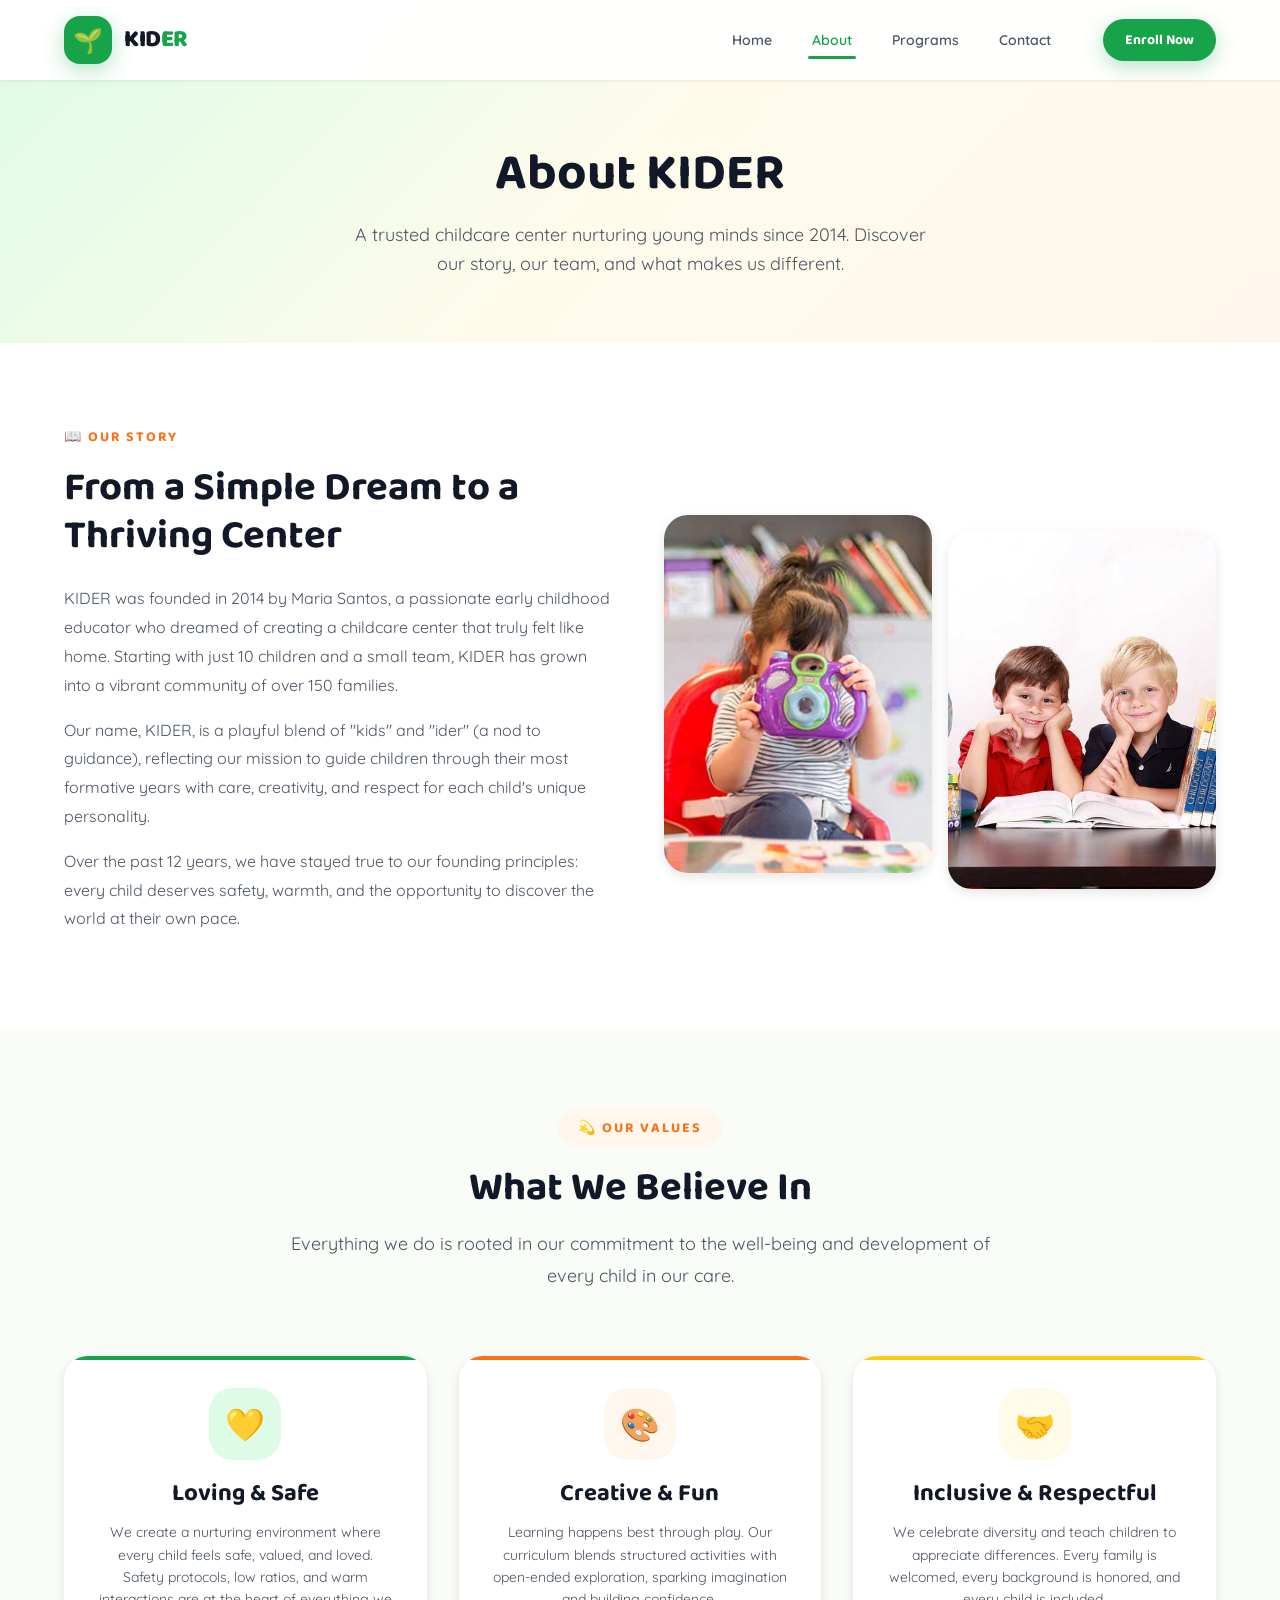
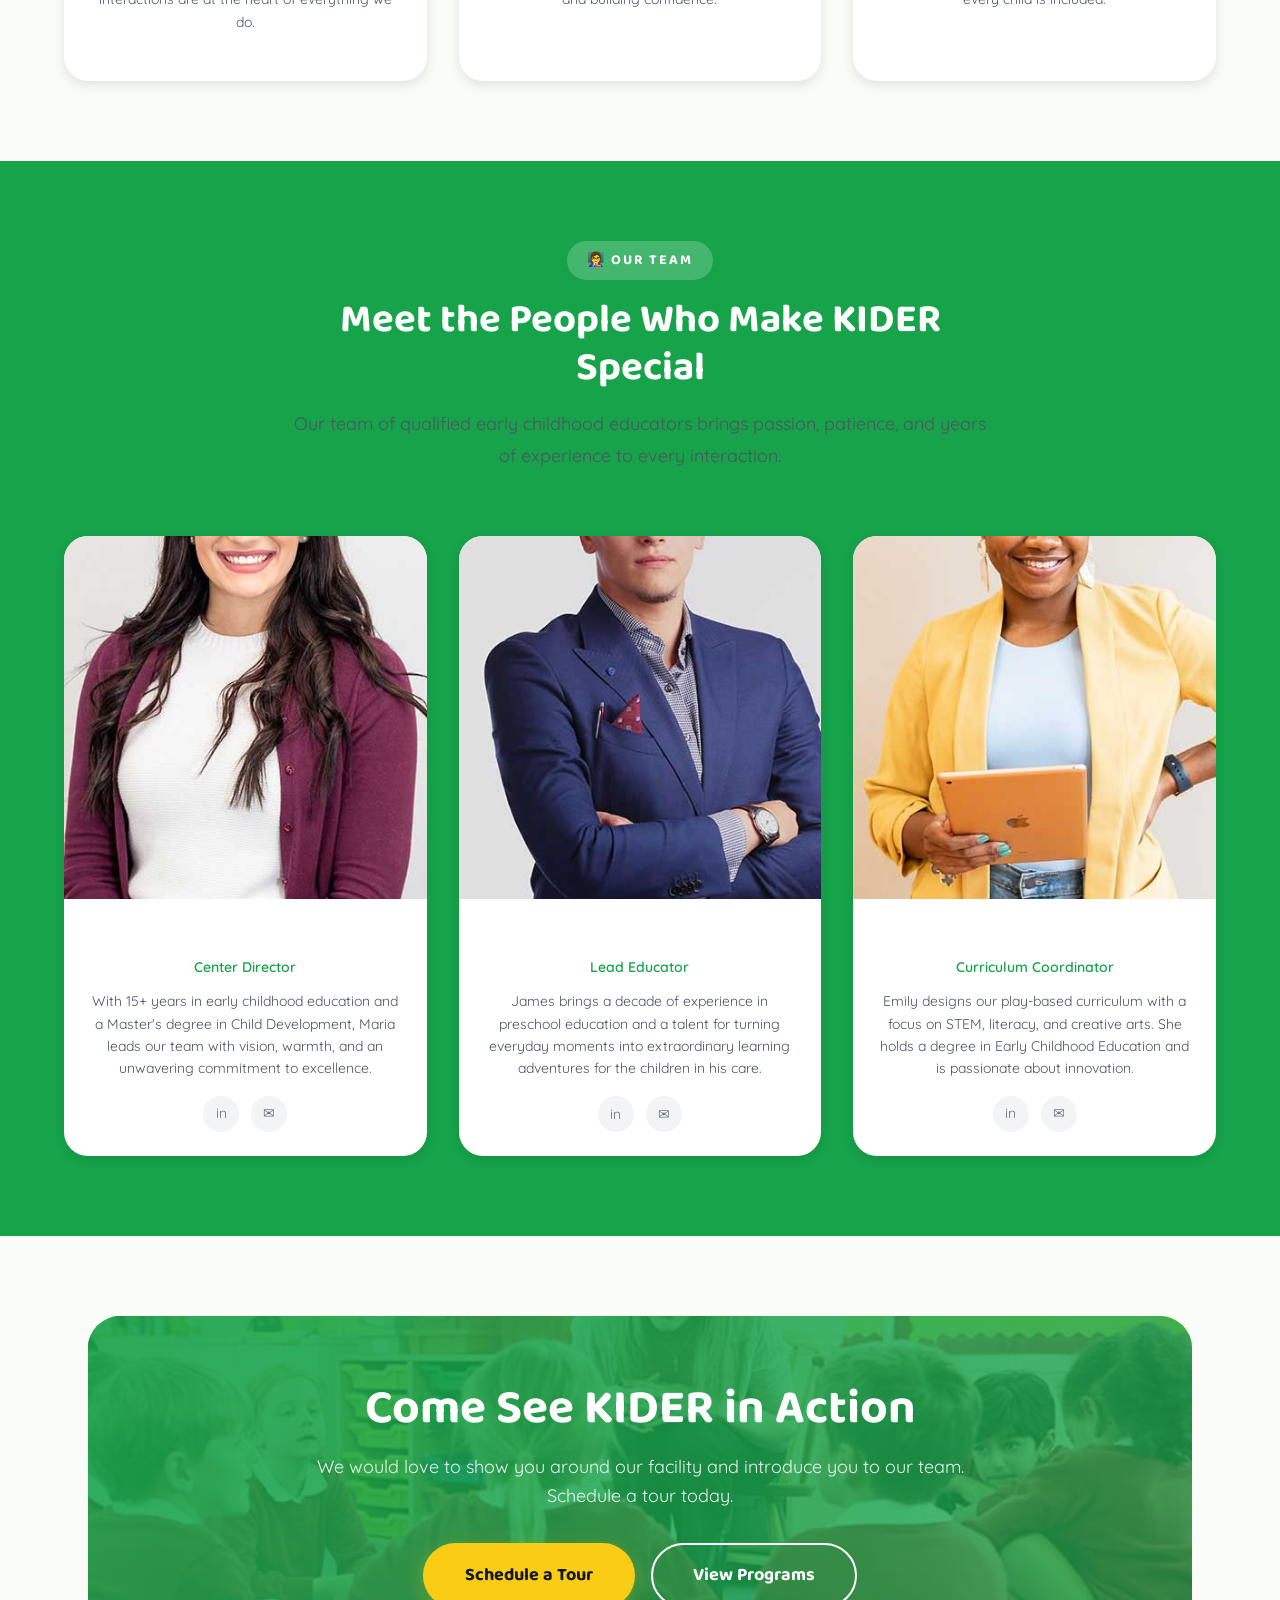
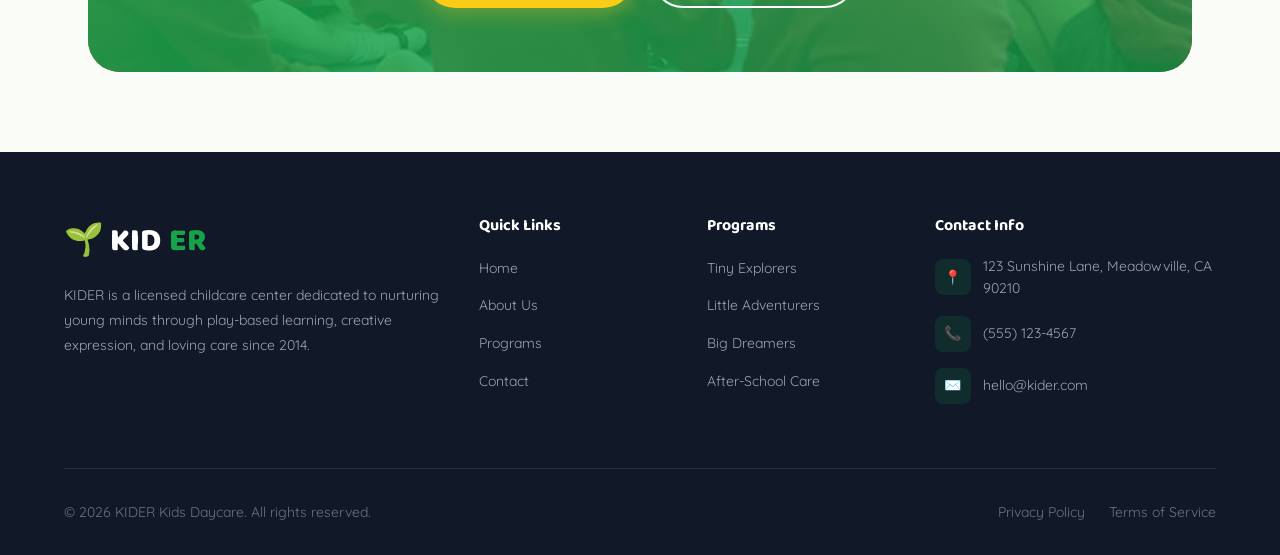
==== about.html @ 929bc987 "Initial redesign: Kids Daycare Version: v1.0.0 Folder: kids-daycare-html-template" ====
<!DOCTYPE html>
<html lang="en">
<head>
  <meta charset="UTF-8">
  <meta name="viewport" content="width=device-width, initial-scale=1.0">
  <meta name="description" content="About KIDER — Learn about our story, dedicated staff, and core values that make us a trusted childcare center.">
  <title>About Us — KIDER Kids Daycare</title>
  <link rel="stylesheet" href="assets/css/style.css">
</head>
<body>

  <!-- ======== Header ======== -->
  <header class="header">
    <div class="container header__inner">
      <a href="index.html" class="header__logo">
        <div class="header__logo-icon">🌱</div>
        <div class="header__logo-text">KID<span>ER</span></div>
      </a>
      <nav class="nav">
        <a href="index.html" class="nav__link">Home</a>
        <a href="about.html" class="nav__link active">About</a>
        <a href="programs.html" class="nav__link">Programs</a>
        <a href="contact.html" class="nav__link">Contact</a>
        <div class="nav__cta">
          <a href="contact.html" class="btn btn--green btn--sm">Enroll Now</a>
        </div>
      </nav>
      <div class="burger" aria-label="Toggle navigation" role="button" tabindex="0">
        <span class="burger__line"></span>
        <span class="burger__line"></span>
        <span class="burger__line"></span>
      </div>
    </div>
  </header>

  <!-- ======== Page Hero ======== -->
  <section class="page-hero">
    <div class="container">
      <h1 class="reveal">About KIDER</h1>
      <p class="reveal">A trusted childcare center nurturing young minds since 2014. Discover our story, our team, and what makes us different.</p>
    </div>
  </section>

  <!-- ======== Our Story ======== -->
  <section class="section section--alt">
    <div class="container">
      <div class="about-grid">
        <div class="about-content reveal reveal--left">
          <div class="about-content__tag">📖 Our Story</div>
          <h2>From a Simple Dream to a Thriving Center</h2>
          <p>KIDER was founded in 2014 by Maria Santos, a passionate early childhood educator who dreamed of creating a childcare center that truly felt like home. Starting with just 10 children and a small team, KIDER has grown into a vibrant community of over 150 families.</p>
          <p>Our name, KIDER, is a playful blend of "kids" and "ider" (a nod to guidance), reflecting our mission to guide children through their most formative years with care, creativity, and respect for each child's unique personality.</p>
          <p>Over the past 12 years, we have stayed true to our founding principles: every child deserves safety, warmth, and the opportunity to discover the world at their own pace.</p>
        </div>
        <div class="about-grid__images reveal reveal--right">
          <img src="assets/img/about-3.jpg" alt="KIDER facility" class="about-grid__img">
          <img src="assets/img/about-1.jpg" alt="Our founding classroom" class="about-grid__img">
        </div>
      </div>
    </div>
  </section>

  <!-- ======== Our Values ======== -->
  <section class="section">
    <div class="container">
      <div class="section-header reveal">
        <div class="section-header__tag">💫 Our Values</div>
        <h2>What We Believe In</h2>
        <p>Everything we do is rooted in our commitment to the well-being and development of every child in our care.</p>
      </div>
      <div class="values-grid reveal-stagger">
        <div class="value-card">
          <div class="value-card__icon">💛</div>
          <h4>Loving & Safe</h4>
          <p>We create a nurturing environment where every child feels safe, valued, and loved. Safety protocols, low ratios, and warm interactions are at the heart of everything we do.</p>
        </div>
        <div class="value-card">
          <div class="value-card__icon">🎨</div>
          <h4>Creative & Fun</h4>
          <p>Learning happens best through play. Our curriculum blends structured activities with open-ended exploration, sparking imagination and building confidence.</p>
        </div>
        <div class="value-card">
          <div class="value-card__icon">🤝</div>
          <h4>Inclusive & Respectful</h4>
          <p>We celebrate diversity and teach children to appreciate differences. Every family is welcomed, every background is honored, and every child is included.</p>
        </div>
      </div>
    </div>
  </section>

  <!-- ======== Meet Our Team ======== -->
  <section class="section section--green">
    <div class="container">
      <div class="section-header reveal">
        <div class="section-header__tag" style="background: rgba(255,255,255,0.2); color: #fff;">👩‍🏫 Our Team</div>
        <h2>Meet the People Who Make KIDER Special</h2>
        <p>Our team of qualified early childhood educators brings passion, patience, and years of experience to every interaction.</p>
      </div>
      <div class="team-grid reveal-stagger">
        <div class="team-card">
          <img src="assets/img/team-1.jpg" alt="Maria Santos — Director" class="team-card__image">
          <div class="team-card__body">
            <h4>Maria Santos</h4>
            <div class="team-card__role">Center Director</div>
            <p>With 15+ years in early childhood education and a Master's degree in Child Development, Maria leads our team with vision, warmth, and an unwavering commitment to excellence.</p>
            <div class="team-card__social">
              <a href="#" aria-label="LinkedIn">in</a>
              <a href="#" aria-label="Email">✉</a>
            </div>
          </div>
        </div>
        <div class="team-card">
          <img src="assets/img/team-2.jpg" alt="James Wilson — Lead Educator" class="team-card__image">
          <div class="team-card__body">
            <h4>James Wilson</h4>
            <div class="team-card__role">Lead Educator</div>
            <p>James brings a decade of experience in preschool education and a talent for turning everyday moments into extraordinary learning adventures for the children in his care.</p>
            <div class="team-card__social">
              <a href="#" aria-label="LinkedIn">in</a>
              <a href="#" aria-label="Email">✉</a>
            </div>
          </div>
        </div>
        <div class="team-card">
          <img src="assets/img/team-3.jpg" alt="Emily Park — Curriculum Coordinator" class="team-card__image">
          <div class="team-card__body">
            <h4>Emily Park</h4>
            <div class="team-card__role">Curriculum Coordinator</div>
            <p>Emily designs our play-based curriculum with a focus on STEM, literacy, and creative arts. She holds a degree in Early Childhood Education and is passionate about innovation.</p>
            <div class="team-card__social">
              <a href="#" aria-label="LinkedIn">in</a>
              <a href="#" aria-label="Email">✉</a>
            </div>
          </div>
        </div>
      </div>
    </div>
  </section>

  <!-- ======== CTA ======== -->
  <section class="section">
    <div class="container">
      <div class="cta-section">
        <img src="assets/img/call-to-action.jpg" alt="Children at KIDER" class="cta-section__bg">
        <div class="cta-section__overlay"></div>
        <div class="cta-section__content reveal">
          <h2>Come See KIDER in Action</h2>
          <p>We would love to show you around our facility and introduce you to our team. Schedule a tour today.</p>
          <div class="cta-section__actions">
            <a href="contact.html" class="btn btn--yellow btn--lg">Schedule a Tour</a>
            <a href="programs.html" class="btn btn--outline-white btn--lg">View Programs</a>
          </div>
        </div>
      </div>
    </div>
  </section>

  <!-- ======== Footer ======== -->
  <footer class="footer">
    <div class="container">
      <div class="footer__grid">
        <div class="footer__brand">
          <div class="footer__brand-name">🌱 KID<span>ER</span></div>
          <p>KIDER is a licensed childcare center dedicated to nurturing young minds through play-based learning, creative expression, and loving care since 2014.</p>
        </div>
        <div>
          <h5>Quick Links</h5>
          <ul class="footer__links">
            <li><a href="index.html">Home</a></li>
            <li><a href="about.html">About Us</a></li>
            <li><a href="programs.html">Programs</a></li>
            <li><a href="contact.html">Contact</a></li>
          </ul>
        </div>
        <div>
          <h5>Programs</h5>
          <ul class="footer__links">
            <li><a href="programs.html">Tiny Explorers</a></li>
            <li><a href="programs.html">Little Adventurers</a></li>
            <li><a href="programs.html">Big Dreamers</a></li>
            <li><a href="programs.html">After-School Care</a></li>
          </ul>
        </div>
        <div>
          <h5>Contact Info</h5>
          <div class="footer__contact-item">
            <div class="footer__contact-icon">📍</div>
            <span>123 Sunshine Lane, Meadowville, CA 90210</span>
          </div>
          <div class="footer__contact-item">
            <div class="footer__contact-icon">📞</div>
            <span>(555) 123-4567</span>
          </div>
          <div class="footer__contact-item">
            <div class="footer__contact-icon">✉️</div>
            <span>hello@kider.com</span>
          </div>
        </div>
      </div>
      <div class="footer__bottom">
        <p>&copy; <span data-year>2026</span> KIDER Kids Daycare. All rights reserved.</p>
        <div class="footer__bottom-links">
          <a href="#">Privacy Policy</a>
          <a href="#">Terms of Service</a>
        </div>
      </div>
    </div>
  </footer>

  <script src="assets/js/main.js"></script>
</body>
</html>
---- assets/css/style.css ----
/* ============================================================
   KIDER — Kids Daycare & Childcare Center
   Design System & Component Styles
   ============================================================ */

/* --- Google Fonts Import --- */
@import url('https://fonts.googleapis.com/css2?family=Baloo+2:wght@400;500;600;700;800&family=Quicksand:wght@300;400;500;600;700&display=swap');

/* ============================================================
   1. CSS Custom Properties (Design Tokens)
   ============================================================ */
:root {
  /* Brand Colors */
  --clr-green: #16A34A;
  --clr-green-dark: #15803D;
  --clr-green-light: #DCFCE7;
  --clr-orange: #F97316;
  --clr-orange-dark: #EA580C;
  --clr-orange-light: #FFF7ED;
  --clr-yellow: #FACC15;
  --clr-yellow-dark: #EAB308;
  --clr-yellow-light: #FEFCE8;
  --clr-white: #FFFFFF;
  --clr-off-white: #FAFDF7;
  --clr-cream: #FFFBEB;

  /* Neutral Palette */
  --clr-gray-50: #F9FAFB;
  --clr-gray-100: #F3F4F6;
  --clr-gray-200: #E5E7EB;
  --clr-gray-300: #D1D5DB;
  --clr-gray-400: #9CA3AF;
  --clr-gray-500: #6B7280;
  --clr-gray-600: #4B5563;
  --clr-gray-700: #374151;
  --clr-gray-800: #1F2937;
  --clr-gray-900: #111827;

  /* Semantic Colors */
  --clr-text: var(--clr-gray-800);
  --clr-text-light: var(--clr-gray-600);
  --clr-text-white: var(--clr-white);
  --clr-bg: var(--clr-off-white);
  --clr-bg-alt: var(--clr-white);
  --clr-border: var(--clr-gray-200);
  --clr-success: var(--clr-green);
  --clr-warning: var(--clr-orange);
  --clr-accent: var(--clr-yellow);

  /* Typography */
  --ff-heading: 'Baloo 2', cursive;
  --ff-body: 'Quicksand', sans-serif;

  --fs-xs: 0.75rem;
  --fs-sm: 0.875rem;
  --fs-base: 1rem;
  --fs-md: 1.125rem;
  --fs-lg: 1.25rem;
  --fs-xl: 1.5rem;
  --fs-2xl: 2rem;
  --fs-3xl: 2.5rem;
  --fs-4xl: 3rem;
  --fs-5xl: 3.5rem;

  --fw-light: 300;
  --fw-regular: 400;
  --fw-medium: 500;
  --fw-semibold: 600;
  --fw-bold: 700;
  --fw-extra: 800;

  --lh-tight: 1.2;
  --lh-normal: 1.6;
  --lh-relaxed: 1.8;

  /* Spacing */
  --sp-1: 0.25rem;
  --sp-2: 0.5rem;
  --sp-3: 0.75rem;
  --sp-4: 1rem;
  --sp-5: 1.25rem;
  --sp-6: 1.5rem;
  --sp-8: 2rem;
  --sp-10: 2.5rem;
  --sp-12: 3rem;
  --sp-16: 4rem;
  --sp-20: 5rem;
  --sp-24: 6rem;

  /* Border Radius (Playful Rounded) */
  --radius-sm: 8px;
  --radius-md: 12px;
  --radius-lg: 16px;
  --radius-xl: 24px;
  --radius-2xl: 32px;
  --radius-full: 9999px;

  /* Shadows */
  --shadow-sm: 0 1px 3px rgba(0, 0, 0, 0.08);
  --shadow-md: 0 4px 12px rgba(0, 0, 0, 0.1);
  --shadow-lg: 0 8px 30px rgba(0, 0, 0, 0.12);
  --shadow-xl: 0 12px 40px rgba(0, 0, 0, 0.15);
  --shadow-green: 0 6px 20px rgba(22, 163, 74, 0.3);
  --shadow-orange: 0 6px 20px rgba(249, 115, 22, 0.3);
  --shadow-yellow: 0 6px 20px rgba(250, 204, 21, 0.3);

  /* Transitions */
  --ease-bounce: cubic-bezier(0.34, 1.56, 0.64, 1);
  --ease-smooth: cubic-bezier(0.4, 0, 0.2, 1);
  --duration-fast: 150ms;
  --duration-normal: 300ms;
  --duration-slow: 500ms;

  /* Layout */
  --container-max: 1200px;
  --header-height: 80px;
}

/* ============================================================
   2. Reset & Base
   ============================================================ */
*,
*::before,
*::after {
  margin: 0;
  padding: 0;
  box-sizing: border-box;
}

html {
  scroll-behavior: smooth;
  -webkit-text-size-adjust: 100%;
}

body {
  font-family: var(--ff-body);
  font-size: var(--fs-base);
  font-weight: var(--fw-regular);
  line-height: var(--lh-normal);
  color: var(--clr-text);
  background-color: var(--clr-bg);
  -webkit-font-smoothing: antialiased;
  -moz-osx-font-smoothing: grayscale;
  overflow-x: hidden;
}

img {
  max-width: 100%;
  height: auto;
  display: block;
}

a {
  text-decoration: none;
  color: inherit;
  transition: color var(--duration-normal) var(--ease-smooth);
}

ul, ol {
  list-style: none;
}

h1, h2, h3, h4, h5, h6 {
  font-family: var(--ff-heading);
  font-weight: var(--fw-bold);
  line-height: var(--lh-tight);
  color: var(--clr-gray-900);
}

h1 { font-size: var(--fs-5xl); }
h2 { font-size: var(--fs-4xl); }
h3 { font-size: var(--fs-2xl); }
h4 { font-size: var(--fs-xl); }
h5 { font-size: var(--fs-lg); }

p {
  margin-bottom: var(--sp-4);
  color: var(--clr-text-light);
}

button {
  cursor: pointer;
  border: none;
  background: none;
  font-family: inherit;
}

/* ============================================================
   3. Utility Classes
   ============================================================ */
.container {
  width: 100%;
  max-width: var(--container-max);
  margin: 0 auto;
  padding: 0 var(--sp-6);
}

.sr-only {
  position: absolute;
  width: 1px;
  height: 1px;
  padding: 0;
  margin: -1px;
  overflow: hidden;
  clip: rect(0, 0, 0, 0);
  white-space: nowrap;
  border: 0;
}

.section {
  padding: var(--sp-20) 0;
}

.section--alt {
  background-color: var(--clr-white);
}

.section--green {
  background-color: var(--clr-green);
  color: var(--clr-white);
}

.section--green h2,
.section--green h3,
.section--green h4 {
  color: var(--clr-white);
}

.section--green p {
  color: var(--clr-green-light);
}

.section--cream {
  background-color: var(--clr-cream);
}

.section--gray {
  background-color: var(--clr-gray-50);
}

.text-center {
  text-align: center;
}

.text-green { color: var(--clr-green); }
.text-orange { color: var(--clr-orange); }
.text-yellow { color: var(--clr-yellow); }

/* ============================================================
   4. Section Header
   ============================================================ */
.section-header {
  text-align: center;
  margin-bottom: var(--sp-16);
  max-width: 700px;
  margin-left: auto;
  margin-right: auto;
}

.section-header__tag {
  display: inline-flex;
  align-items: center;
  gap: var(--sp-2);
  font-family: var(--ff-heading);
  font-size: var(--fs-sm);
  font-weight: var(--fw-bold);
  text-transform: uppercase;
  letter-spacing: 2px;
  color: var(--clr-orange);
  margin-bottom: var(--sp-4);
  background: var(--clr-orange-light);
  padding: var(--sp-2) var(--sp-5);
  border-radius: var(--radius-full);
}

.section-header h2 {
  margin-bottom: var(--sp-4);
  font-size: var(--fs-3xl);
}

.section-header p {
  font-size: var(--fs-md);
  color: var(--clr-text-light);
  line-height: var(--lh-relaxed);
}

/* ============================================================
   5. Buttons
   ============================================================ */
.btn {
  display: inline-flex;
  align-items: center;
  justify-content: center;
  gap: var(--sp-2);
  padding: var(--sp-3) var(--sp-8);
  font-family: var(--ff-heading);
  font-size: var(--fs-base);
  font-weight: var(--fw-bold);
  border-radius: var(--radius-full);
  transition: all var(--duration-normal) var(--ease-bounce);
  white-space: nowrap;
  border: 2px solid transparent;
  position: relative;
  overflow: hidden;
}

.btn:hover {
  transform: translateY(-2px);
}

.btn:active {
  transform: translateY(0);
}

.btn--green {
  background-color: var(--clr-green);
  color: var(--clr-white);
  box-shadow: var(--shadow-green);
}

.btn--green:hover {
  background-color: var(--clr-green-dark);
  box-shadow: 0 8px 25px rgba(22, 163, 74, 0.4);
  color: var(--clr-white);
}

.btn--orange {
  background-color: var(--clr-orange);
  color: var(--clr-white);
  box-shadow: var(--shadow-orange);
}

.btn--orange:hover {
  background-color: var(--clr-orange-dark);
  box-shadow: 0 8px 25px rgba(249, 115, 22, 0.4);
  color: var(--clr-white);
}

.btn--yellow {
  background-color: var(--clr-yellow);
  color: var(--clr-gray-900);
  box-shadow: var(--shadow-yellow);
}

.btn--yellow:hover {
  background-color: var(--clr-yellow-dark);
  box-shadow: 0 8px 25px rgba(250, 204, 21, 0.4);
}

.btn--outline-green {
  border-color: var(--clr-green);
  color: var(--clr-green);
  background: transparent;
}

.btn--outline-green:hover {
  background-color: var(--clr-green);
  color: var(--clr-white);
}

.btn--outline-white {
  border-color: var(--clr-white);
  color: var(--clr-white);
  background: transparent;
}

.btn--outline-white:hover {
  background-color: var(--clr-white);
  color: var(--clr-green);
}

.btn--lg {
  padding: var(--sp-4) var(--sp-10);
  font-size: var(--fs-md);
}

.btn--sm {
  padding: var(--sp-2) var(--sp-5);
  font-size: var(--fs-sm);
}

.btn svg {
  width: 20px;
  height: 20px;
}

/* ============================================================
   6. Header & Navigation
   ============================================================ */
.header {
  position: fixed;
  top: 0;
  left: 0;
  right: 0;
  z-index: 1000;
  background: rgba(255, 255, 255, 0.95);
  backdrop-filter: blur(10px);
  -webkit-backdrop-filter: blur(10px);
  box-shadow: var(--shadow-sm);
  transition: all var(--duration-normal) var(--ease-smooth);
  height: var(--header-height);
}

.header__inner {
  display: flex;
  align-items: center;
  justify-content: space-between;
  height: var(--header-height);
}

.header__logo {
  display: flex;
  align-items: center;
  gap: var(--sp-3);
  z-index: 1001;
}

.header__logo-icon {
  width: 48px;
  height: 48px;
  background: var(--clr-green);
  border-radius: var(--radius-lg);
  display: flex;
  align-items: center;
  justify-content: center;
  color: var(--clr-white);
  font-size: var(--fs-xl);
  box-shadow: var(--shadow-green);
}

.header__logo-text {
  font-family: var(--ff-heading);
  font-size: var(--fs-xl);
  font-weight: var(--fw-extra);
  color: var(--clr-gray-900);
  letter-spacing: -0.5px;
}

.header__logo-text span {
  color: var(--clr-green);
}

.nav {
  display: flex;
  align-items: center;
  gap: var(--sp-8);
}

.nav__link {
  font-family: var(--ff-body);
  font-size: var(--fs-sm);
  font-weight: var(--fw-semibold);
  color: var(--clr-gray-600);
  padding: var(--sp-2) var(--sp-1);
  position: relative;
  transition: color var(--duration-normal) var(--ease-smooth);
}

.nav__link::after {
  content: '';
  position: absolute;
  bottom: 0;
  left: 0;
  width: 0;
  height: 3px;
  background: var(--clr-green);
  border-radius: var(--radius-full);
  transition: width var(--duration-normal) var(--ease-smooth);
}

.nav__link:hover,
.nav__link.active {
  color: var(--clr-green);
}

.nav__link:hover::after,
.nav__link.active::after {
  width: 100%;
}

.nav__cta {
  margin-left: var(--sp-4);
}

/* Burger Menu */
.burger {
  display: none;
  flex-direction: column;
  gap: 5px;
  cursor: pointer;
  z-index: 1001;
  padding: var(--sp-2);
}

.burger__line {
  width: 28px;
  height: 3px;
  background: var(--clr-gray-800);
  border-radius: var(--radius-full);
  transition: all var(--duration-normal) var(--ease-smooth);
}

.burger.active .burger__line:nth-child(1) {
  transform: rotate(45deg) translate(5px, 6px);
}

.burger.active .burger__line:nth-child(2) {
  opacity: 0;
}

.burger.active .burger__line:nth-child(3) {
  transform: rotate(-45deg) translate(5px, -6px);
}

/* ============================================================
   7. Hero Section
   ============================================================ */
.hero {
  position: relative;
  min-height: 100vh;
  display: flex;
  align-items: center;
  padding-top: var(--header-height);
  background: linear-gradient(135deg, var(--clr-green-light) 0%, var(--clr-cream) 50%, var(--clr-orange-light) 100%);
  overflow: hidden;
}

.hero__bg-shape {
  position: absolute;
  border-radius: 50%;
  opacity: 0.15;
  z-index: 0;
}

.hero__bg-shape--1 {
  width: 600px;
  height: 600px;
  background: var(--clr-green);
  top: -200px;
  right: -100px;
}

.hero__bg-shape--2 {
  width: 400px;
  height: 400px;
  background: var(--clr-orange);
  bottom: -100px;
  left: -100px;
}

.hero__bg-shape--3 {
  width: 250px;
  height: 250px;
  background: var(--clr-yellow);
  top: 50%;
  left: 50%;
  transform: translate(-50%, -50%);
}

.hero__inner {
  position: relative;
  z-index: 1;
  display: grid;
  grid-template-columns: 1fr 1fr;
  gap: var(--sp-12);
  align-items: center;
}

.hero__content {
  max-width: 560px;
}

.hero__badge {
  display: inline-flex;
  align-items: center;
  gap: var(--sp-2);
  background: var(--clr-white);
  padding: var(--sp-2) var(--sp-4);
  border-radius: var(--radius-full);
  box-shadow: var(--shadow-sm);
  margin-bottom: var(--sp-6);
  font-size: var(--fs-sm);
  font-weight: var(--fw-semibold);
  color: var(--clr-green);
}

.hero__badge-dot {
  width: 8px;
  height: 8px;
  background: var(--clr-green);
  border-radius: 50%;
  animation: pulse-dot 2s infinite;
}

@keyframes pulse-dot {
  0%, 100% { opacity: 1; transform: scale(1); }
  50% { opacity: 0.5; transform: scale(1.5); }
}

.hero h1 {
  font-size: clamp(2.5rem, 5vw, 3.8rem);
  color: var(--clr-gray-900);
  margin-bottom: var(--sp-6);
  line-height: 1.1;
}

.hero h1 .highlight-green { color: var(--clr-green); }
.hero h1 .highlight-orange { color: var(--clr-orange); }

.hero__desc {
  font-size: var(--fs-md);
  color: var(--clr-text-light);
  line-height: var(--lh-relaxed);
  margin-bottom: var(--sp-8);
}

.hero__actions {
  display: flex;
  gap: var(--sp-4);
  flex-wrap: wrap;
  margin-bottom: var(--sp-10);
}

.hero__stats {
  display: flex;
  gap: var(--sp-10);
}

.hero__stat {
  text-align: center;
}

.hero__stat-number {
  font-family: var(--ff-heading);
  font-size: var(--fs-3xl);
  font-weight: var(--fw-extra);
  color: var(--clr-green);
  line-height: 1;
}

.hero__stat-label {
  font-size: var(--fs-sm);
  color: var(--clr-text-light);
  margin-top: var(--sp-1);
}

.hero__image {
  position: relative;
}

.hero__image-main {
  border-radius: var(--radius-2xl);
  box-shadow: var(--shadow-xl);
  width: 100%;
  object-fit: cover;
  aspect-ratio: 4/3;
}

.hero__float-card {
  position: absolute;
  background: var(--clr-white);
  border-radius: var(--radius-xl);
  padding: var(--sp-4) var(--sp-5);
  box-shadow: var(--shadow-lg);
  display: flex;
  align-items: center;
  gap: var(--sp-3);
  animation: float-card 3s ease-in-out infinite;
}

.hero__float-card--1 {
  bottom: -20px;
  left: -30px;
}

.hero__float-card--2 {
  top: -15px;
  right: -20px;
}

@keyframes float-card {
  0%, 100% { transform: translateY(0); }
  50% { transform: translateY(-8px); }
}

.hero__float-icon {
  width: 44px;
  height: 44px;
  border-radius: var(--radius-md);
  display: flex;
  align-items: center;
  justify-content: center;
  font-size: var(--fs-xl);
}

.hero__float-icon--green {
  background: var(--clr-green-light);
}

.hero__float-icon--orange {
  background: var(--clr-orange-light);
}

.hero__float-text strong {
  display: block;
  font-size: var(--fs-sm);
  color: var(--clr-gray-900);
}

.hero__float-text span {
  font-size: var(--fs-xs);
  color: var(--clr-text-light);
}

/* ============================================================
   8. Programs / Classes Grid
   ============================================================ */
.programs-grid {
  display: grid;
  grid-template-columns: repeat(3, 1fr);
  gap: var(--sp-8);
}

.program-card {
  background: var(--clr-white);
  border-radius: var(--radius-xl);
  overflow: hidden;
  box-shadow: var(--shadow-md);
  transition: all var(--duration-normal) var(--ease-bounce);
  position: relative;
}

.program-card:hover {
  transform: translateY(-8px);
  box-shadow: var(--shadow-xl);
}

.program-card__image {
  width: 100%;
  aspect-ratio: 16/10;
  object-fit: cover;
}

.program-card__body {
  padding: var(--sp-6);
}

.program-card__age {
  display: inline-flex;
  align-items: center;
  gap: var(--sp-1);
  background: var(--clr-green-light);
  color: var(--clr-green-dark);
  font-size: var(--fs-xs);
  font-weight: var(--fw-bold);
  padding: var(--sp-1) var(--sp-3);
  border-radius: var(--radius-full);
  margin-bottom: var(--sp-3);
  text-transform: uppercase;
  letter-spacing: 1px;
}

.program-card__age--orange {
  background: var(--clr-orange-light);
  color: var(--clr-orange-dark);
}

.program-card__age--yellow {
  background: var(--clr-yellow-light);
  color: var(--clr-yellow-dark);
}

.program-card h3 {
  font-size: var(--fs-xl);
  margin-bottom: var(--sp-3);
}

.program-card p {
  font-size: var(--fs-sm);
  color: var(--clr-text-light);
  margin-bottom: var(--sp-4);
}

.program-card__activities {
  display: flex;
  flex-wrap: wrap;
  gap: var(--sp-2);
  margin-bottom: var(--sp-4);
}

.program-card__activity {
  background: var(--clr-gray-100);
  color: var(--clr-gray-600);
  font-size: var(--fs-xs);
  font-weight: var(--fw-semibold);
  padding: var(--sp-1) var(--sp-3);
  border-radius: var(--radius-full);
}

.program-card__link {
  display: inline-flex;
  align-items: center;
  gap: var(--sp-2);
  font-family: var(--ff-heading);
  font-size: var(--fs-sm);
  font-weight: var(--fw-bold);
  color: var(--clr-green);
  transition: gap var(--duration-normal) var(--ease-smooth);
}

.program-card__link:hover {
  gap: var(--sp-3);
  color: var(--clr-green-dark);
}

/* Program detail page */
.program-detail {
  display: grid;
  grid-template-columns: 1fr 1fr;
  gap: var(--sp-10);
  align-items: center;
  margin-bottom: var(--sp-16);
}

.program-detail:nth-child(even) {
  direction: rtl;
}

.program-detail:nth-child(even) > * {
  direction: ltr;
}

.program-detail__image {
  border-radius: var(--radius-xl);
  width: 100%;
  aspect-ratio: 4/3;
  object-fit: cover;
  box-shadow: var(--shadow-lg);
}

.program-detail__content h3 {
  font-size: var(--fs-2xl);
  margin-bottom: var(--sp-2);
}

.program-detail__age-badge {
  display: inline-block;
  background: var(--clr-green-light);
  color: var(--clr-green-dark);
  font-size: var(--fs-sm);
  font-weight: var(--fw-bold);
  padding: var(--sp-1) var(--sp-4);
  border-radius: var(--radius-full);
  margin-bottom: var(--sp-4);
}

.program-detail__content p {
  margin-bottom: var(--sp-4);
}

.program-detail__list {
  margin: var(--sp-4) 0;
}

.program-detail__list li {
  display: flex;
  align-items: center;
  gap: var(--sp-3);
  padding: var(--sp-2) 0;
  font-size: var(--fs-base);
  color: var(--clr-text-light);
}

.program-detail__list li::before {
  content: '';
  width: 8px;
  height: 8px;
  background: var(--clr-green);
  border-radius: 50%;
  flex-shrink: 0;
}

/* ============================================================
   9. About Section (Home)
   ============================================================ */
.about-grid {
  display: grid;
  grid-template-columns: 1fr 1fr;
  gap: var(--sp-12);
  align-items: center;
}

.about-grid__images {
  position: relative;
  display: grid;
  grid-template-columns: 1fr 1fr;
  gap: var(--sp-4);
}

.about-grid__img {
  border-radius: var(--radius-xl);
  width: 100%;
  object-fit: cover;
  box-shadow: var(--shadow-md);
}

.about-grid__img:first-child {
  margin-top: var(--sp-8);
  aspect-ratio: 3/4;
}

.about-grid__img:last-child {
  aspect-ratio: 3/4;
  margin-top: var(--sp-12);
}

.about-grid__experience {
  position: absolute;
  bottom: var(--sp-4);
  left: 50%;
  transform: translateX(-50%);
  background: var(--clr-orange);
  color: var(--clr-white);
  padding: var(--sp-5) var(--sp-6);
  border-radius: var(--radius-xl);
  text-align: center;
  box-shadow: var(--shadow-orange);
}

.about-grid__experience-number {
  font-family: var(--ff-heading);
  font-size: var(--fs-4xl);
  font-weight: var(--fw-extra);
  line-height: 1;
}

.about-grid__experience-label {
  font-size: var(--fs-sm);
  font-weight: var(--fw-semibold);
}

.about-content__tag {
  display: inline-flex;
  align-items: center;
  gap: var(--sp-2);
  color: var(--clr-orange);
  font-family: var(--ff-heading);
  font-size: var(--fs-sm);
  font-weight: var(--fw-bold);
  text-transform: uppercase;
  letter-spacing: 2px;
  margin-bottom: var(--sp-4);
}

.about-content h2 {
  margin-bottom: var(--sp-6);
  font-size: var(--fs-3xl);
}

.about-content p {
  margin-bottom: var(--sp-4);
  line-height: var(--lh-relaxed);
}

.about-features {
  display: grid;
  grid-template-columns: 1fr 1fr;
  gap: var(--sp-4);
  margin-top: var(--sp-6);
}

.about-feature {
  display: flex;
  align-items: center;
  gap: var(--sp-3);
}

.about-feature__icon {
  width: 48px;
  height: 48px;
  border-radius: var(--radius-md);
  display: flex;
  align-items: center;
  justify-content: center;
  font-size: var(--fs-xl);
  flex-shrink: 0;
}

.about-feature__icon--green {
  background: var(--clr-green-light);
}

.about-feature__icon--orange {
  background: var(--clr-orange-light);
}

.about-feature__icon--yellow {
  background: var(--clr-yellow-light);
}

.about-feature span {
  font-size: var(--fs-sm);
  font-weight: var(--fw-semibold);
  color: var(--clr-gray-700);
}

/* ============================================================
   10. Team / Staff Section
   ============================================================ */
.team-grid {
  display: grid;
  grid-template-columns: repeat(3, 1fr);
  gap: var(--sp-8);
}

.team-card {
  background: var(--clr-white);
  border-radius: var(--radius-xl);
  overflow: hidden;
  box-shadow: var(--shadow-md);
  text-align: center;
  transition: all var(--duration-normal) var(--ease-bounce);
}

.team-card:hover {
  transform: translateY(-6px);
  box-shadow: var(--shadow-lg);
}

.team-card__image {
  width: 100%;
  aspect-ratio: 1/1;
  object-fit: cover;
}

.team-card__body {
  padding: var(--sp-6);
}

.team-card h4 {
  margin-bottom: var(--sp-1);
}

.team-card__role {
  font-size: var(--fs-sm);
  color: var(--clr-green);
  font-weight: var(--fw-semibold);
  margin-bottom: var(--sp-3);
}

.team-card p {
  font-size: var(--fs-sm);
  color: var(--clr-text-light);
  margin-bottom: var(--sp-4);
}

.team-card__social {
  display: flex;
  justify-content: center;
  gap: var(--sp-3);
}

.team-card__social a {
  width: 36px;
  height: 36px;
  border-radius: 50%;
  background: var(--clr-gray-100);
  display: flex;
  align-items: center;
  justify-content: center;
  color: var(--clr-gray-500);
  transition: all var(--duration-normal) var(--ease-smooth);
  font-size: var(--fs-sm);
}

.team-card__social a:hover {
  background: var(--clr-green);
  color: var(--clr-white);
}

/* ============================================================
   11. Testimonials
   ============================================================ */
.testimonials-grid {
  display: grid;
  grid-template-columns: repeat(3, 1fr);
  gap: var(--sp-8);
}

.testimonial-card {
  background: var(--clr-white);
  border-radius: var(--radius-xl);
  padding: var(--sp-8);
  box-shadow: var(--shadow-md);
  position: relative;
  transition: all var(--duration-normal) var(--ease-bounce);
}

.testimonial-card:hover {
  transform: translateY(-4px);
  box-shadow: var(--shadow-lg);
}

.testimonial-card__quote {
  position: absolute;
  top: var(--sp-4);
  right: var(--sp-6);
  font-family: var(--ff-heading);
  font-size: 5rem;
  color: var(--clr-green-light);
  line-height: 1;
  pointer-events: none;
}

.testimonial-card__stars {
  display: flex;
  gap: 2px;
  margin-bottom: var(--sp-4);
}

.testimonial-card__stars span {
  color: var(--clr-yellow);
  font-size: var(--fs-lg);
}

.testimonial-card p {
  font-size: var(--fs-base);
  font-style: italic;
  line-height: var(--lh-relaxed);
  color: var(--clr-gray-600);
  margin-bottom: var(--sp-6);
}

.testimonial-card__author {
  display: flex;
  align-items: center;
  gap: var(--sp-3);
}

.testimonial-card__avatar {
  width: 48px;
  height: 48px;
  border-radius: 50%;
  object-fit: cover;
}

.testimonial-card__name {
  font-family: var(--ff-heading);
  font-size: var(--fs-base);
  font-weight: var(--fw-bold);
  color: var(--clr-gray-900);
}

.testimonial-card__relation {
  font-size: var(--fs-xs);
  color: var(--clr-text-light);
}

/* ============================================================
   12. CTA / Enrollment Section
   ============================================================ */
.cta-section {
  position: relative;
  border-radius: var(--radius-2xl);
  overflow: hidden;
  padding: var(--sp-16) var(--sp-12);
  margin: 0 var(--sp-6);
}

.cta-section__bg {
  position: absolute;
  inset: 0;
  width: 100%;
  height: 100%;
  object-fit: cover;
}

.cta-section__overlay {
  position: absolute;
  inset: 0;
  background: linear-gradient(135deg, rgba(22, 163, 74, 0.9) 0%, rgba(22, 163, 74, 0.75) 100%);
}

.cta-section__content {
  position: relative;
  z-index: 1;
  text-align: center;
  max-width: 650px;
  margin: 0 auto;
}

.cta-section h2 {
  color: var(--clr-white);
  margin-bottom: var(--sp-4);
}

.cta-section p {
  color: rgba(255, 255, 255, 0.9);
  margin-bottom: var(--sp-8);
  font-size: var(--fs-md);
}

.cta-section__actions {
  display: flex;
  gap: var(--sp-4);
  justify-content: center;
  flex-wrap: wrap;
}

/* ============================================================
   13. Contact & Form Styles
   ============================================================ */
.contact-grid {
  display: grid;
  grid-template-columns: 1fr 1fr;
  gap: var(--sp-12);
}

.form-card {
  background: var(--clr-white);
  border-radius: var(--radius-xl);
  padding: var(--sp-10);
  box-shadow: var(--shadow-lg);
}

.form-card h3 {
  margin-bottom: var(--sp-6);
}

.form-group {
  margin-bottom: var(--sp-5);
}

.form-group label {
  display: block;
  font-size: var(--fs-sm);
  font-weight: var(--fw-semibold);
  color: var(--clr-gray-700);
  margin-bottom: var(--sp-2);
}

.form-group input,
.form-group select,
.form-group textarea {
  width: 100%;
  padding: var(--sp-3) var(--sp-4);
  font-family: var(--ff-body);
  font-size: var(--fs-base);
  border: 2px solid var(--clr-gray-200);
  border-radius: var(--radius-md);
  background: var(--clr-white);
  color: var(--clr-text);
  transition: border-color var(--duration-normal) var(--ease-smooth);
  outline: none;
}

.form-group input:focus,
.form-group select:focus,
.form-group textarea:focus {
  border-color: var(--clr-green);
  box-shadow: 0 0 0 4px rgba(22, 163, 74, 0.1);
}

.form-group textarea {
  resize: vertical;
  min-height: 120px;
}

.form-row {
  display: grid;
  grid-template-columns: 1fr 1fr;
  gap: var(--sp-4);
}

/* Form success/error states */
.form-ok,
.form-err {
  display: none;
  padding: var(--sp-4) var(--sp-5);
  border-radius: var(--radius-md);
  font-size: var(--fs-sm);
  font-weight: var(--fw-semibold);
  margin-top: var(--sp-4);
}

.form-ok {
  background: var(--clr-green-light);
  color: var(--clr-green-dark);
  border: 2px solid var(--clr-green);
}

.form-err {
  background: #FEF2F2;
  color: #DC2626;
  border: 2px solid #DC2626;
}

.form-ok.visible,
.form-err.visible {
  display: block;
}

/* Contact info sidebar */
.contact-info {
  display: flex;
  flex-direction: column;
  gap: var(--sp-6);
}

.contact-info-card {
  background: var(--clr-white);
  border-radius: var(--radius-xl);
  padding: var(--sp-6);
  box-shadow: var(--shadow-md);
  display: flex;
  gap: var(--sp-4);
  align-items: flex-start;
  transition: all var(--duration-normal) var(--ease-bounce);
}

.contact-info-card:hover {
  transform: translateY(-3px);
  box-shadow: var(--shadow-lg);
}

.contact-info-card__icon {
  width: 52px;
  height: 52px;
  border-radius: var(--radius-md);
  display: flex;
  align-items: center;
  justify-content: center;
  font-size: var(--fs-xl);
  flex-shrink: 0;
}

.contact-info-card__icon--green {
  background: var(--clr-green-light);
}

.contact-info-card__icon--orange {
  background: var(--clr-orange-light);
}

.contact-info-card__icon--yellow {
  background: var(--clr-yellow-light);
}

.contact-info-card h4 {
  font-size: var(--fs-base);
  margin-bottom: var(--sp-1);
}

.contact-info-card p {
  font-size: var(--fs-sm);
  margin-bottom: 0;
  color: var(--clr-text-light);
}

/* Hours table */
.hours-table {
  width: 100%;
  border-collapse: collapse;
  margin-top: var(--sp-4);
}

.hours-table tr {
  border-bottom: 1px solid var(--clr-gray-100);
}

.hours-table tr:last-child {
  border-bottom: none;
}

.hours-table td {
  padding: var(--sp-3) 0;
  font-size: var(--fs-sm);
}

.hours-table td:first-child {
  font-weight: var(--fw-semibold);
  color: var(--clr-gray-700);
}

.hours-table td:last-child {
  text-align: right;
  color: var(--clr-text-light);
}

/* ============================================================
   14. Footer
   ============================================================ */
.footer {
  background: var(--clr-gray-900);
  color: var(--clr-white);
  padding: var(--sp-16) 0 var(--sp-8);
}

.footer__grid {
  display: grid;
  grid-template-columns: 2fr 1fr 1fr 1.5fr;
  gap: var(--sp-10);
  margin-bottom: var(--sp-12);
}

.footer__brand p {
  color: var(--clr-gray-400);
  font-size: var(--fs-sm);
  line-height: var(--lh-relaxed);
  margin-top: var(--sp-4);
}

.footer__brand-name {
  font-family: var(--ff-heading);
  font-size: var(--fs-2xl);
  font-weight: var(--fw-extra);
  display: flex;
  align-items: center;
  gap: var(--sp-2);
}

.footer__brand-name span {
  color: var(--clr-green);
}

.footer h5 {
  color: var(--clr-white);
  font-size: var(--fs-base);
  margin-bottom: var(--sp-5);
}

.footer__links li {
  margin-bottom: var(--sp-3);
}

.footer__links a {
  font-size: var(--fs-sm);
  color: var(--clr-gray-400);
  transition: color var(--duration-normal) var(--ease-smooth);
}

.footer__links a:hover {
  color: var(--clr-green);
}

.footer__contact-item {
  display: flex;
  align-items: center;
  gap: var(--sp-3);
  margin-bottom: var(--sp-4);
  font-size: var(--fs-sm);
  color: var(--clr-gray-400);
}

.footer__contact-icon {
  width: 36px;
  height: 36px;
  border-radius: var(--radius-sm);
  background: rgba(22, 163, 74, 0.15);
  display: flex;
  align-items: center;
  justify-content: center;
  color: var(--clr-green);
  flex-shrink: 0;
}

.footer__bottom {
  border-top: 1px solid rgba(255, 255, 255, 0.1);
  padding-top: var(--sp-8);
  display: flex;
  justify-content: space-between;
  align-items: center;
}

.footer__bottom p {
  font-size: var(--fs-sm);
  color: var(--clr-gray-500);
  margin-bottom: 0;
}

.footer__bottom-links {
  display: flex;
  gap: var(--sp-6);
}

.footer__bottom-links a {
  font-size: var(--fs-sm);
  color: var(--clr-gray-500);
}

.footer__bottom-links a:hover {
  color: var(--clr-green);
}

/* ============================================================
   15. Reveal Animations
   ============================================================ */
.reveal {
  opacity: 0;
  transform: translateY(30px);
  transition: opacity 0.6s var(--ease-smooth), transform 0.6s var(--ease-smooth);
}

.reveal.reveal--left {
  transform: translateX(-30px);
}

.reveal.reveal--right {
  transform: translateX(30px);
}

.reveal.reveal--scale {
  transform: scale(0.95);
}

.reveal.visible {
  opacity: 1;
  transform: translateY(0) translateX(0) scale(1);
}

/* Stagger children */
.reveal-stagger > * {
  opacity: 0;
  transform: translateY(20px);
  transition: opacity 0.5s var(--ease-smooth), transform 0.5s var(--ease-smooth);
}

.reveal-stagger.visible > *:nth-child(1) { transition-delay: 0.05s; }
.reveal-stagger.visible > *:nth-child(2) { transition-delay: 0.15s; }
.reveal-stagger.visible > *:nth-child(3) { transition-delay: 0.25s; }
.reveal-stagger.visible > *:nth-child(4) { transition-delay: 0.35s; }
.reveal-stagger.visible > *:nth-child(5) { transition-delay: 0.45s; }
.reveal-stagger.visible > *:nth-child(6) { transition-delay: 0.55s; }

.reveal-stagger.visible > * {
  opacity: 1;
  transform: translateY(0);
}

/* Prefers reduced motion */
@media (prefers-reduced-motion: reduce) {
  .reveal,
  .reveal--left,
  .reveal--right,
  .reveal--scale {
    opacity: 1;
    transform: none;
    transition: none;
  }

  .reveal-stagger > * {
    opacity: 1;
    transform: none;
    transition: none;
  }

  .hero__float-card {
    animation: none;
  }

  .hero__badge-dot {
    animation: none;
  }
}

/* ============================================================
   16. Stats Bar
   ============================================================ */
.stats-bar {
  background: var(--clr-white);
  border-radius: var(--radius-2xl);
  box-shadow: var(--shadow-lg);
  padding: var(--sp-8) var(--sp-10);
  display: grid;
  grid-template-columns: repeat(4, 1fr);
  gap: var(--sp-8);
  margin-top: calc(-1 * var(--sp-12));
  position: relative;
  z-index: 2;
}

.stats-bar__item {
  text-align: center;
  position: relative;
}

.stats-bar__item:not(:last-child)::after {
  content: '';
  position: absolute;
  right: 0;
  top: 50%;
  transform: translateY(-50%);
  height: 40px;
  width: 1px;
  background: var(--clr-gray-200);
}

.stats-bar__number {
  font-family: var(--ff-heading);
  font-size: var(--fs-3xl);
  font-weight: var(--fw-extra);
  color: var(--clr-green);
  line-height: 1;
  margin-bottom: var(--sp-2);
}

.stats-bar__label {
  font-size: var(--fs-sm);
  color: var(--clr-text-light);
  font-weight: var(--fw-medium);
}

/* ============================================================
   17. Values Section (About page)
   ============================================================ */
.values-grid {
  display: grid;
  grid-template-columns: repeat(3, 1fr);
  gap: var(--sp-8);
}

.value-card {
  background: var(--clr-white);
  border-radius: var(--radius-xl);
  padding: var(--sp-8);
  text-align: center;
  box-shadow: var(--shadow-md);
  transition: all var(--duration-normal) var(--ease-bounce);
  position: relative;
  overflow: hidden;
}

.value-card::before {
  content: '';
  position: absolute;
  top: 0;
  left: 0;
  right: 0;
  height: 4px;
  background: var(--clr-green);
}

.value-card:nth-child(2)::before {
  background: var(--clr-orange);
}

.value-card:nth-child(3)::before {
  background: var(--clr-yellow);
}

.value-card:hover {
  transform: translateY(-6px);
  box-shadow: var(--shadow-lg);
}

.value-card__icon {
  width: 72px;
  height: 72px;
  border-radius: var(--radius-xl);
  display: flex;
  align-items: center;
  justify-content: center;
  font-size: 2rem;
  margin: 0 auto var(--sp-5);
  background: var(--clr-green-light);
}

.value-card:nth-child(2) .value-card__icon {
  background: var(--clr-orange-light);
}

.value-card:nth-child(3) .value-card__icon {
  background: var(--clr-yellow-light);
}

.value-card h4 {
  margin-bottom: var(--sp-3);
}

.value-card p {
  font-size: var(--fs-sm);
  color: var(--clr-text-light);
}

/* ============================================================
   18. About Page Hero
   ============================================================ */
.page-hero {
  padding: calc(var(--header-height) + var(--sp-16)) 0 var(--sp-16);
  background: linear-gradient(135deg, var(--clr-green-light) 0%, var(--clr-cream) 50%, var(--clr-orange-light) 100%);
  text-align: center;
}

.page-hero h1 {
  font-size: clamp(2.2rem, 4vw, 3.2rem);
  margin-bottom: var(--sp-4);
}

.page-hero p {
  font-size: var(--fs-md);
  max-width: 600px;
  margin: 0 auto;
}

/* ============================================================
   19. Responsive Breakpoints
   ============================================================ */

/* Tablet: 980px */
@media (max-width: 980px) {
  :root {
    --fs-5xl: 2.8rem;
    --fs-4xl: 2.4rem;
    --fs-3xl: 2rem;
  }

  .hero__inner {
    grid-template-columns: 1fr;
    text-align: center;
    gap: var(--sp-10);
  }

  .hero__content {
    max-width: 100%;
  }

  .hero__actions {
    justify-content: center;
  }

  .hero__stats {
    justify-content: center;
  }

  .hero__image {
    max-width: 500px;
    margin: 0 auto;
  }

  .programs-grid {
    grid-template-columns: repeat(2, 1fr);
  }

  .about-grid {
    grid-template-columns: 1fr;
    gap: var(--sp-10);
  }

  .about-grid__images {
    max-width: 500px;
    margin: 0 auto;
  }

  .team-grid {
    grid-template-columns: repeat(2, 1fr);
  }

  .testimonials-grid {
    grid-template-columns: repeat(2, 1fr);
  }

  .contact-grid {
    grid-template-columns: 1fr;
  }

  .footer__grid {
    grid-template-columns: 1fr 1fr;
    gap: var(--sp-8);
  }

  .stats-bar {
    grid-template-columns: repeat(2, 1fr);
    gap: var(--sp-6);
    margin-top: var(--sp-8);
    padding: var(--sp-6);
  }

  .stats-bar__item:nth-child(2)::after {
    display: none;
  }

  .program-detail {
    grid-template-columns: 1fr;
    gap: var(--sp-6);
  }

  .program-detail:nth-child(even) {
    direction: ltr;
  }

  .values-grid {
    grid-template-columns: 1fr;
  }
}

/* Mobile: 720px */
@media (max-width: 720px) {
  :root {
    --fs-5xl: 2.2rem;
    --fs-4xl: 1.8rem;
    --fs-3xl: 1.6rem;
    --header-height: 64px;
  }

  .section {
    padding: var(--sp-12) 0;
  }

  .container {
    padding: 0 var(--sp-4);
  }

  /* Mobile Nav */
  .burger {
    display: flex;
  }

  .nav {
    position: fixed;
    top: 0;
    right: -100%;
    width: 80%;
    max-width: 320px;
    height: 100vh;
    background: var(--clr-white);
    flex-direction: column;
    align-items: flex-start;
    padding: calc(var(--header-height) + var(--sp-8)) var(--sp-8) var(--sp-8);
    box-shadow: var(--shadow-xl);
    transition: right var(--duration-slow) var(--ease-smooth);
    gap: var(--sp-2);
  }

  .nav.active {
    right: 0;
  }

  .nav__link {
    font-size: var(--fs-lg);
    padding: var(--sp-3) 0;
    width: 100%;
  }

  .nav__cta {
    margin-left: 0;
    margin-top: var(--sp-4);
    width: 100%;
  }

  .nav__cta .btn {
    width: 100%;
  }

  /* Hero */
  .hero {
    min-height: auto;
    padding: calc(var(--header-height) + var(--sp-8)) 0 var(--sp-8);
  }

  .hero h1 {
    font-size: var(--fs-3xl);
  }

  .hero__stats {
    gap: var(--sp-6);
  }

  .hero__float-card {
    display: none;
  }

  /* Programs */
  .programs-grid {
    grid-template-columns: 1fr;
    gap: var(--sp-6);
  }

  .team-grid {
    grid-template-columns: 1fr;
  }

  .testimonials-grid {
    grid-template-columns: 1fr;
  }

  /* About */
  .about-grid__images {
    grid-template-columns: 1fr;
    max-width: 350px;
  }

  .about-grid__img:first-child,
  .about-grid__img:last-child {
    margin-top: 0;
    aspect-ratio: 16/10;
  }

  .about-features {
    grid-template-columns: 1fr;
  }

  /* Stats */
  .stats-bar {
    grid-template-columns: 1fr 1fr;
    margin-left: var(--sp-4);
    margin-right: var(--sp-4);
  }

  .stats-bar__item::after {
    display: none;
  }

  /* CTA */
  .cta-section {
    margin: 0 var(--sp-4);
    padding: var(--sp-10) var(--sp-6);
  }

  /* Footer */
  .footer__grid {
    grid-template-columns: 1fr;
    gap: var(--sp-8);
  }

  .footer__bottom {
    flex-direction: column;
    gap: var(--sp-4);
    text-align: center;
  }

  /* Form */
  .form-card {
    padding: var(--sp-6);
  }

  .form-row {
    grid-template-columns: 1fr;
  }

  /* Section Header */
  .section-header {
    margin-bottom: var(--sp-10);
  }

  .section-header h2 {
    font-size: var(--fs-2xl);
  }

  /* Page Hero */
  .page-hero {
    padding: calc(var(--header-height) + var(--sp-10)) 0 var(--sp-10);
  }
}

/* ============================================================
   20. Print Styles
   ============================================================ */
@media print {
  .header,
  .burger,
  .cta-section,
  .footer {
    display: none;
  }

  body {
    font-size: 12pt;
    color: #000;
    background: #fff;
  }

  .hero {
    min-height: auto;
    padding: 2rem 0;
  }
}
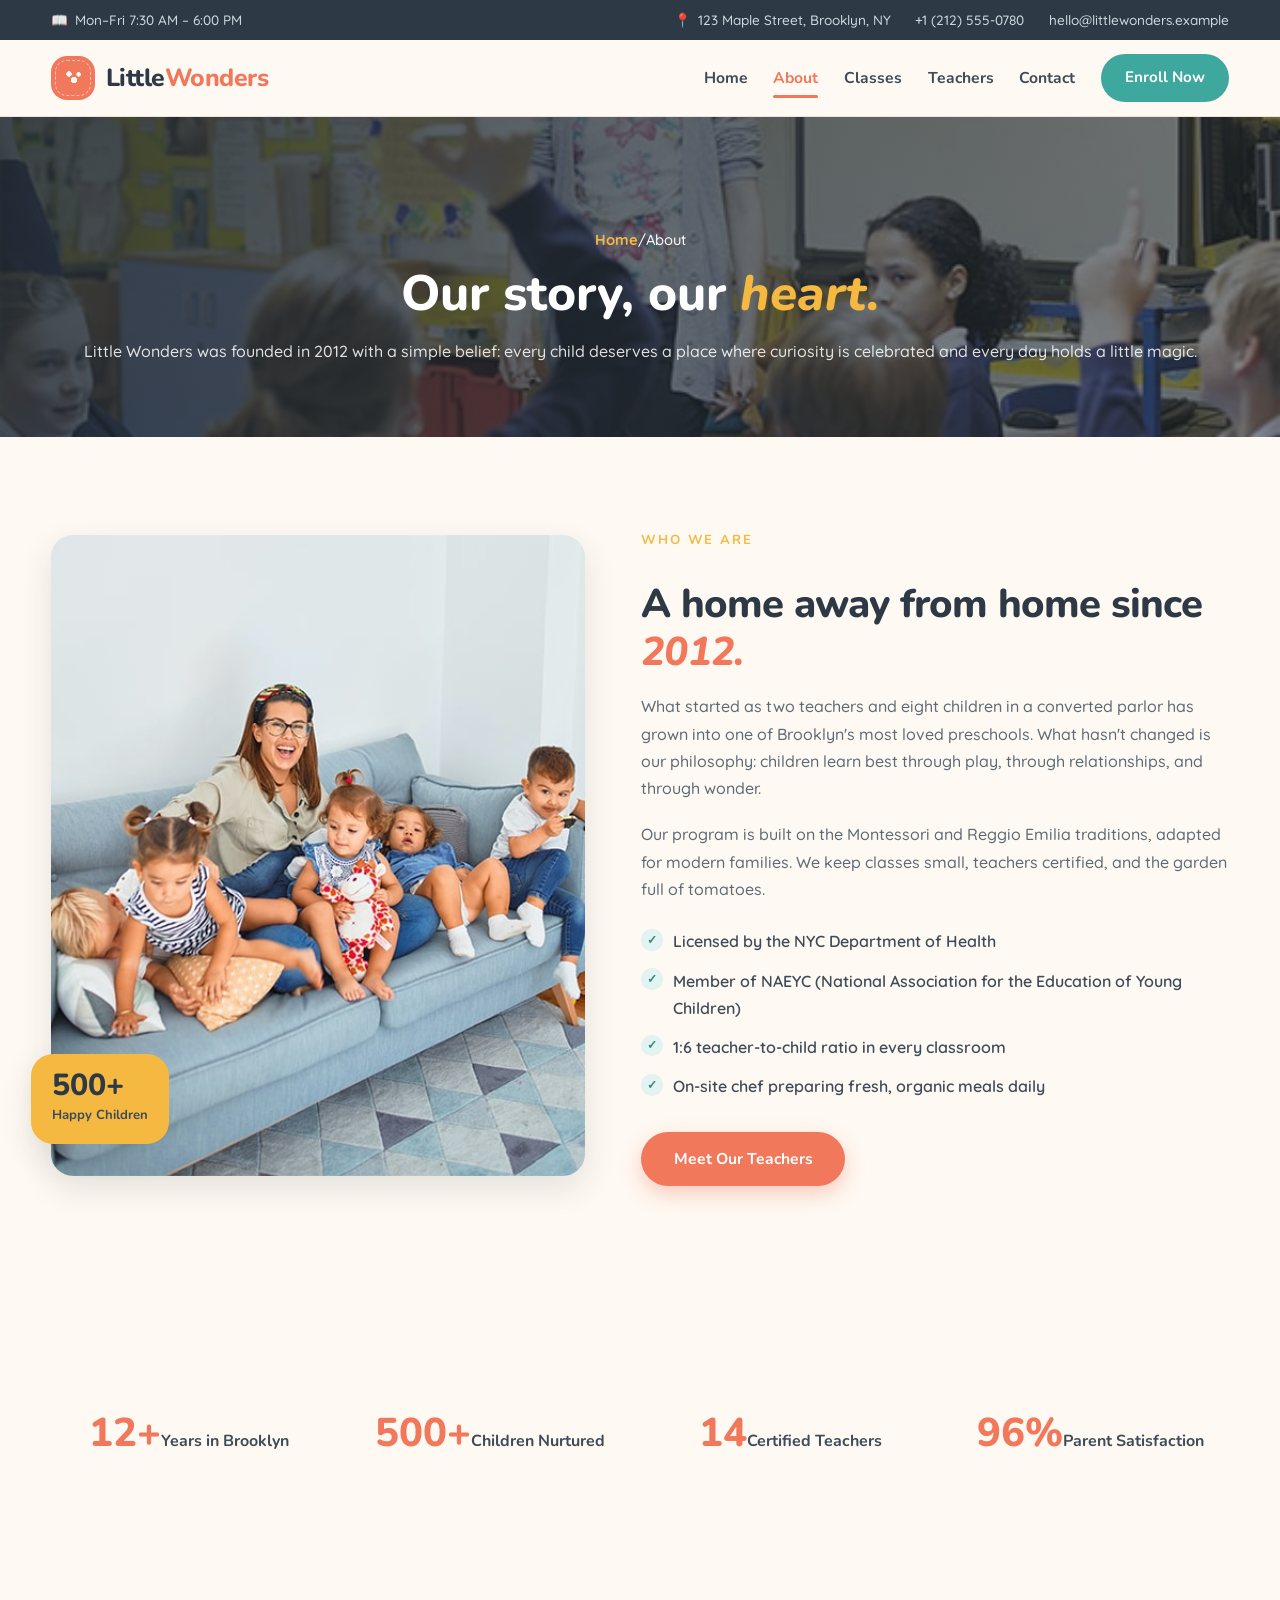
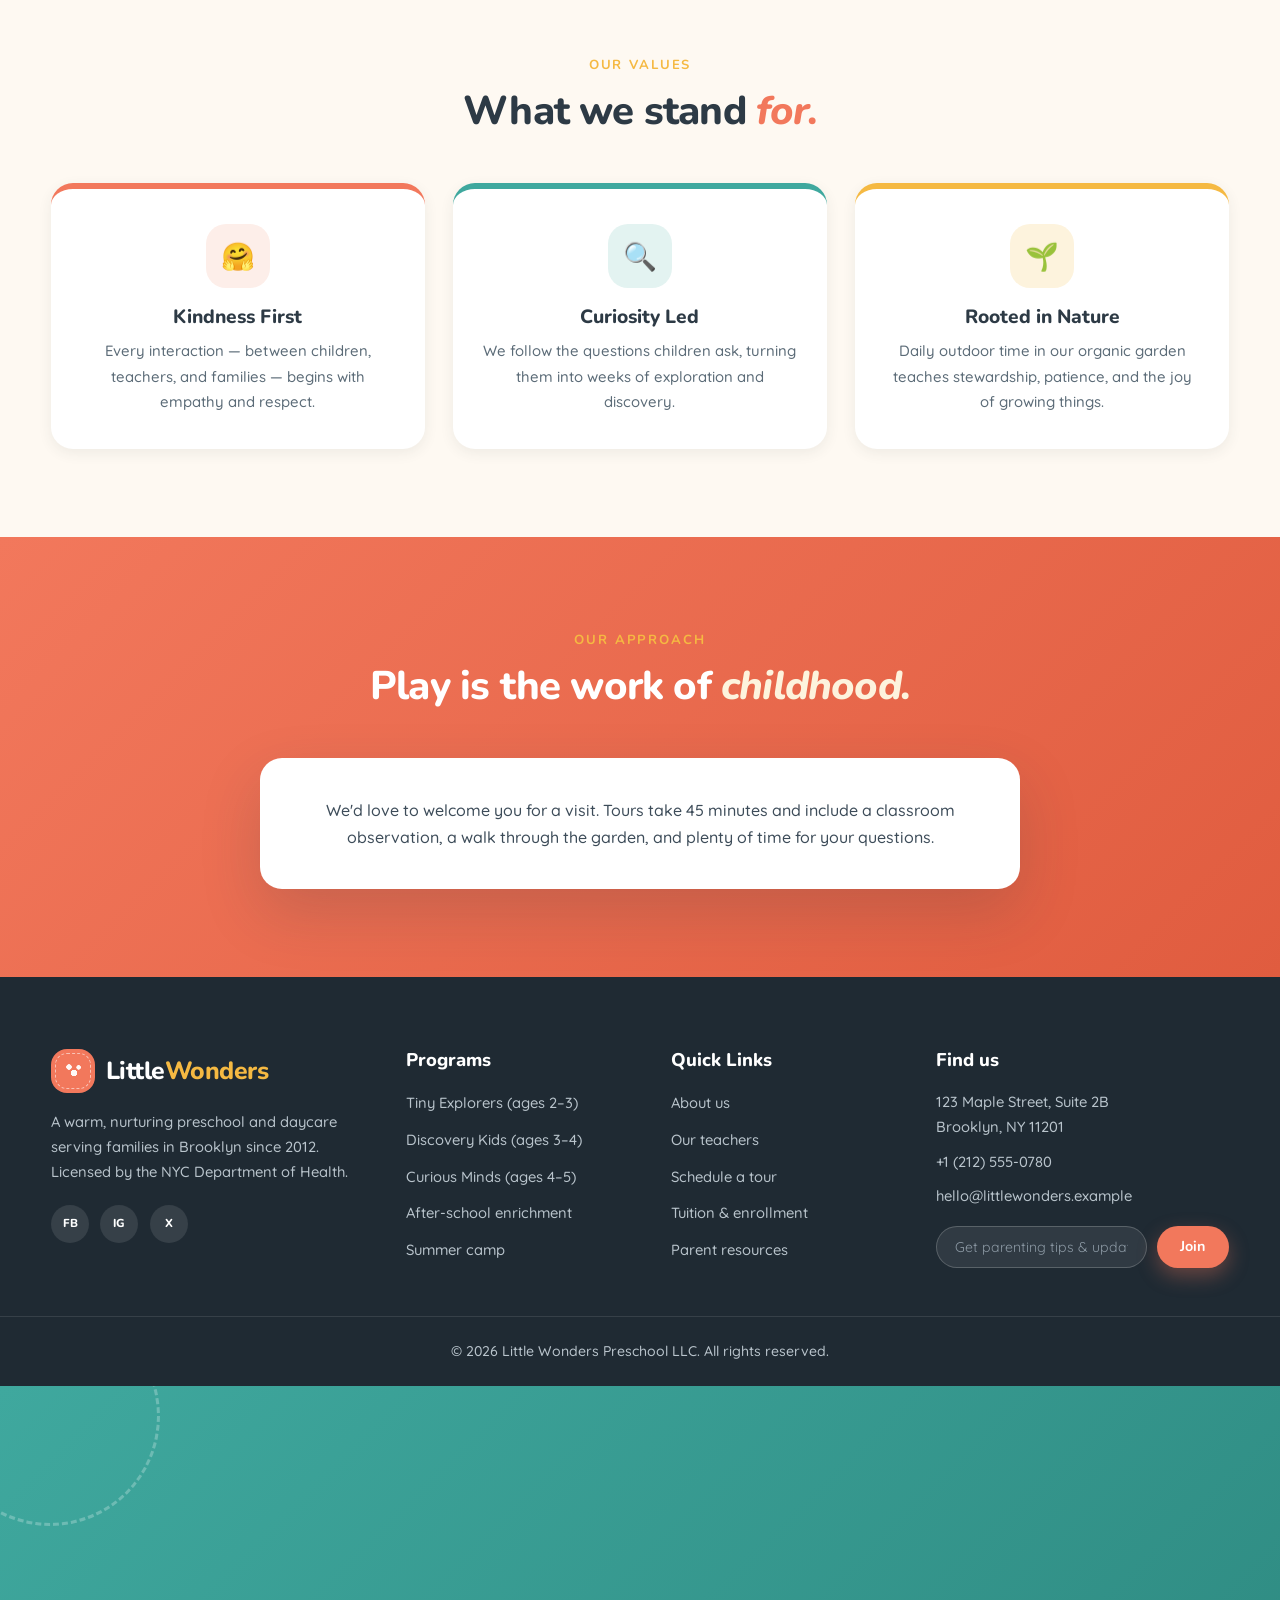
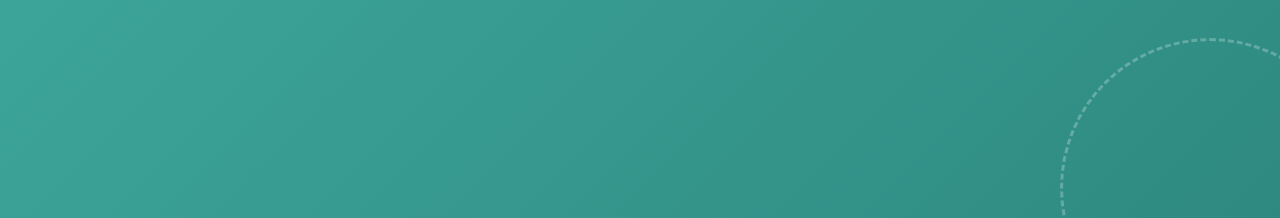
==== commit 3b2c528b: "v1.0.0" ====
--- a/about.html
+++ b/about.html
@@ -3,210 +3,197 @@
 <head>
   <meta charset="UTF-8">
   <meta name="viewport" content="width=device-width, initial-scale=1.0">
-  <meta name="description" content="About KIDER — Learn about our story, dedicated staff, and core values that make us a trusted childcare center.">
-  <title>About Us — KIDER Kids Daycare</title>
+  <title>About Us — Little Wonders</title>
+  <meta name="description" content="Learn the story of Little Wonders Preschool: our values, our certified teachers, and a nurturing play-based approach to early childhood education in Brooklyn.">
+  <link rel="icon" href="data:image/svg+xml,%3Csvg xmlns='http://www.w3.org/2000/svg' viewBox='0 0 64 64'%3E%3Crect width='64' height='64' rx='16' fill='%23f2785c'/%3E%3Cpath d='M32 16 L38 28 L52 30 L42 39 L44 53 L32 46 L20 53 L22 39 L12 30 L26 28 Z' fill='%23fff' opacity='.9'/%3E%3C/svg%3E">
+  <link rel="preconnect" href="https://fonts.googleapis.com">
+  <link rel="preconnect" href="https://fonts.gstatic.com" crossorigin>
+  <link href="https://fonts.googleapis.com/css2?family=Nunito:wght@400;500;600;700;800&family=Quicksand:wght@400;500;600;700&display=swap" rel="stylesheet">
   <link rel="stylesheet" href="assets/css/style.css">
 </head>
+
 <body>
-
-  <!-- ======== Header ======== -->
-  <header class="header">
-    <div class="container header__inner">
-      <a href="index.html" class="header__logo">
-        <div class="header__logo-icon">🌱</div>
-        <div class="header__logo-text">KID<span>ER</span></div>
+  <a class="skip-link" href="#main">Skip to content</a>
+  <div class="topbar">
+    <div class="container topbar-inner">
+      <p class="topbar-item"><span class="topbar-icon">📖</span> Mon–Fri 7:30 AM – 6:00 PM</p>
+      <p class="topbar-item topbar-mid"><span class="topbar-icon">📍</span> 123 Maple Street, Brooklyn, NY</p>
+      <p class="topbar-item topbar-end">
+        <a href="tel:+12125550780">+1 (212) 555-0780</a>
+        <a href="mailto:hello@littlewonders.example">hello@littlewonders.example</a>
+      </p>
+    </div>
+  </div>
+  <header class="site-header" id="top">
+    <div class="container nav-wrap">
+      <a href="index.html" class="brand">
+        <span class="brand-mark" aria-hidden="true"></span>
+        <span class="brand-text">Little<span>Wonders</span></span>
       </a>
-      <nav class="nav">
-        <a href="index.html" class="nav__link">Home</a>
-        <a href="about.html" class="nav__link active">About</a>
-        <a href="programs.html" class="nav__link">Programs</a>
-        <a href="contact.html" class="nav__link">Contact</a>
-        <div class="nav__cta">
-          <a href="contact.html" class="btn btn--green btn--sm">Enroll Now</a>
-        </div>
+      <button class="nav-toggle" aria-label="Toggle menu" aria-expanded="false" aria-controls="site-nav">☰</button>
+      <nav class="nav-links" id="site-nav" aria-label="Primary">
+        <a href="index.html" class="nav-link">Home</a>
+        <a href="about.html" class="nav-link">About</a>
+        <a href="classes.html" class="nav-link">Classes</a>
+        <a href="teachers.html" class="nav-link">Teachers</a>
+        <a href="contact.html" class="nav-link">Contact</a>
+        <a href="contact.html" class="nav-cta">Enroll Now</a>
       </nav>
-      <div class="burger" aria-label="Toggle navigation" role="button" tabindex="0">
-        <span class="burger__line"></span>
-        <span class="burger__line"></span>
-        <span class="burger__line"></span>
-      </div>
     </div>
   </header>
 
-  <!-- ======== Page Hero ======== -->
-  <section class="page-hero">
-    <div class="container">
-      <h1 class="reveal">About KIDER</h1>
-      <p class="reveal">A trusted childcare center nurturing young minds since 2014. Discover our story, our team, and what makes us different.</p>
-    </div>
-  </section>
-
-  <!-- ======== Our Story ======== -->
-  <section class="section section--alt">
-    <div class="container">
-      <div class="about-grid">
-        <div class="about-content reveal reveal--left">
-          <div class="about-content__tag">📖 Our Story</div>
-          <h2>From a Simple Dream to a Thriving Center</h2>
-          <p>KIDER was founded in 2014 by Maria Santos, a passionate early childhood educator who dreamed of creating a childcare center that truly felt like home. Starting with just 10 children and a small team, KIDER has grown into a vibrant community of over 150 families.</p>
-          <p>Our name, KIDER, is a playful blend of "kids" and "ider" (a nod to guidance), reflecting our mission to guide children through their most formative years with care, creativity, and respect for each child's unique personality.</p>
-          <p>Over the past 12 years, we have stayed true to our founding principles: every child deserves safety, warmth, and the opportunity to discover the world at their own pace.</p>
-        </div>
-        <div class="about-grid__images reveal reveal--right">
-          <img src="assets/img/about-3.jpg" alt="KIDER facility" class="about-grid__img">
-          <img src="assets/img/about-1.jpg" alt="Our founding classroom" class="about-grid__img">
-        </div>
+  <main id="main">
+    <section class="page-banner">
+      <div class="container">
+        <nav class="crumb" aria-label="Breadcrumb">
+          <a href="index.html">Home</a><span>/</span><span>About</span>
+        </nav>
+        <h1>Our story, our <em>heart.</em></h1>
+        <p>Little Wonders was founded in 2012 with a simple belief: every child deserves a place where curiosity is celebrated and every day holds a little magic.</p>
       </div>
-    </div>
-  </section>
-
-  <!-- ======== Our Values ======== -->
-  <section class="section">
-    <div class="container">
-      <div class="section-header reveal">
-        <div class="section-header__tag">💫 Our Values</div>
-        <h2>What We Believe In</h2>
-        <p>Everything we do is rooted in our commitment to the well-being and development of every child in our care.</p>
-      </div>
-      <div class="values-grid reveal-stagger">
-        <div class="value-card">
-          <div class="value-card__icon">💛</div>
-          <h4>Loving & Safe</h4>
-          <p>We create a nurturing environment where every child feels safe, valued, and loved. Safety protocols, low ratios, and warm interactions are at the heart of everything we do.</p>
-        </div>
-        <div class="value-card">
-          <div class="value-card__icon">🎨</div>
-          <h4>Creative & Fun</h4>
-          <p>Learning happens best through play. Our curriculum blends structured activities with open-ended exploration, sparking imagination and building confidence.</p>
-        </div>
-        <div class="value-card">
-          <div class="value-card__icon">🤝</div>
-          <h4>Inclusive & Respectful</h4>
-          <p>We celebrate diversity and teach children to appreciate differences. Every family is welcomed, every background is honored, and every child is included.</p>
-        </div>
-      </div>
-    </div>
-  </section>
-
-  <!-- ======== Meet Our Team ======== -->
-  <section class="section section--green">
-    <div class="container">
-      <div class="section-header reveal">
-        <div class="section-header__tag" style="background: rgba(255,255,255,0.2); color: #fff;">👩‍🏫 Our Team</div>
-        <h2>Meet the People Who Make KIDER Special</h2>
-        <p>Our team of qualified early childhood educators brings passion, patience, and years of experience to every interaction.</p>
-      </div>
-      <div class="team-grid reveal-stagger">
-        <div class="team-card">
-          <img src="assets/img/team-1.jpg" alt="Maria Santos — Director" class="team-card__image">
-          <div class="team-card__body">
-            <h4>Maria Santos</h4>
-            <div class="team-card__role">Center Director</div>
-            <p>With 15+ years in early childhood education and a Master's degree in Child Development, Maria leads our team with vision, warmth, and an unwavering commitment to excellence.</p>
-            <div class="team-card__social">
-              <a href="#" aria-label="LinkedIn">in</a>
-              <a href="#" aria-label="Email">✉</a>
+    </section>
+    <section class="section">
+      <div class="container">
+        <div class="split reveal">
+          <div class="split-img">
+            <img src="assets/img/img-about-1.jpg" alt="Children laughing during story time" class="split-photo">
+            <div class="split-badge">
+              <span class="split-badge-num">500+</span>
+              <span class="split-badge-label">Happy Children</span>
             </div>
           </div>
-        </div>
-        <div class="team-card">
-          <img src="assets/img/team-2.jpg" alt="James Wilson — Lead Educator" class="team-card__image">
-          <div class="team-card__body">
-            <h4>James Wilson</h4>
-            <div class="team-card__role">Lead Educator</div>
-            <p>James brings a decade of experience in preschool education and a talent for turning everyday moments into extraordinary learning adventures for the children in his care.</p>
-            <div class="team-card__social">
-              <a href="#" aria-label="LinkedIn">in</a>
-              <a href="#" aria-label="Email">✉</a>
-            </div>
-          </div>
-        </div>
-        <div class="team-card">
-          <img src="assets/img/team-3.jpg" alt="Emily Park — Curriculum Coordinator" class="team-card__image">
-          <div class="team-card__body">
-            <h4>Emily Park</h4>
-            <div class="team-card__role">Curriculum Coordinator</div>
-            <p>Emily designs our play-based curriculum with a focus on STEM, literacy, and creative arts. She holds a degree in Early Childhood Education and is passionate about innovation.</p>
-            <div class="team-card__social">
-              <a href="#" aria-label="LinkedIn">in</a>
-              <a href="#" aria-label="Email">✉</a>
-            </div>
+          <div class="split-copy">
+            <p class="eyebrow">Who we are</p>
+            <h2 class="section-title">A home away from home since <em>2012.</em></h2>
+            <p>What started as two teachers and eight children in a converted parlor has grown into one of Brooklyn's most loved preschools. What hasn't changed is our philosophy: children learn best through play, through relationships, and through wonder.</p>
+            <p>Our program is built on the Montessori and Reggio Emilia traditions, adapted for modern families. We keep classes small, teachers certified, and the garden full of tomatoes.</p>
+            <ul class="check-list">
+              <li>Licensed by the NYC Department of Health</li>
+              <li>Member of NAEYC (National Association for the Education of Young Children)</li>
+              <li>1:6 teacher-to-child ratio in every classroom</li>
+              <li>On-site chef preparing fresh, organic meals daily</li>
+            </ul>
+            <a href="teachers.html" class="btn btn-primary">Meet Our Teachers</a>
           </div>
         </div>
       </div>
-    </div>
-  </section>
-
-  <!-- ======== CTA ======== -->
-  <section class="section">
-    <div class="container">
-      <div class="cta-section">
-        <img src="assets/img/call-to-action.jpg" alt="Children at KIDER" class="cta-section__bg">
-        <div class="cta-section__overlay"></div>
-        <div class="cta-section__content reveal">
-          <h2>Come See KIDER in Action</h2>
-          <p>We would love to show you around our facility and introduce you to our team. Schedule a tour today.</p>
-          <div class="cta-section__actions">
-            <a href="contact.html" class="btn btn--yellow btn--lg">Schedule a Tour</a>
-            <a href="programs.html" class="btn btn--outline-white btn--lg">View Programs</a>
-          </div>
+    </section>
+    <section class="section section-cream">
+      <div class="container">
+        <div class="stat-band reveal">
+          <div class="stat"><span class="stat-num">12+</span><span class="stat-label">Years in Brooklyn</span></div>
+          <div class="stat"><span class="stat-num">500+</span><span class="stat-label">Children Nurtured</span></div>
+          <div class="stat"><span class="stat-num">14</span><span class="stat-label">Certified Teachers</span></div>
+          <div class="stat"><span class="stat-num">96%</span><span class="stat-label">Parent Satisfaction</span></div>
         </div>
       </div>
-    </div>
-  </section>
-
-  <!-- ======== Footer ======== -->
-  <footer class="footer">
-    <div class="container">
-      <div class="footer__grid">
-        <div class="footer__brand">
-          <div class="footer__brand-name">🌱 KID<span>ER</span></div>
-          <p>KIDER is a licensed childcare center dedicated to nurturing young minds through play-based learning, creative expression, and loving care since 2014.</p>
+    </section>
+    <section class="section">
+      <div class="container">
+        <div class="section-head reveal">
+          <p class="eyebrow">Our values</p>
+          <h2 class="section-title">What we stand <em>for.</em></h2>
         </div>
-        <div>
-          <h5>Quick Links</h5>
-          <ul class="footer__links">
-            <li><a href="index.html">Home</a></li>
-            <li><a href="about.html">About Us</a></li>
-            <li><a href="programs.html">Programs</a></li>
-            <li><a href="contact.html">Contact</a></li>
-          </ul>
-        </div>
-        <div>
-          <h5>Programs</h5>
-          <ul class="footer__links">
-            <li><a href="programs.html">Tiny Explorers</a></li>
-            <li><a href="programs.html">Little Adventurers</a></li>
-            <li><a href="programs.html">Big Dreamers</a></li>
-            <li><a href="programs.html">After-School Care</a></li>
-          </ul>
-        </div>
-        <div>
-          <h5>Contact Info</h5>
-          <div class="footer__contact-item">
-            <div class="footer__contact-icon">📍</div>
-            <span>123 Sunshine Lane, Meadowville, CA 90210</span>
-          </div>
-          <div class="footer__contact-item">
-            <div class="footer__contact-icon">📞</div>
-            <span>(555) 123-4567</span>
-          </div>
-          <div class="footer__contact-item">
-            <div class="footer__contact-icon">✉️</div>
-            <span>hello@kider.com</span>
-          </div>
+        <div class="value-grid">
+          <article class="value-card reveal">
+            <span class="value-ico" aria-hidden="true">🤗</span>
+            <h3>Kindness First</h3>
+            <p>Every interaction — between children, teachers, and families — begins with empathy and respect.</p>
+          </article>
+          <article class="value-card reveal">
+            <span class="value-ico" aria-hidden="true">🔍</span>
+            <h3>Curiosity Led</h3>
+            <p>We follow the questions children ask, turning them into weeks of exploration and discovery.</p>
+          </article>
+          <article class="value-card reveal">
+            <span class="value-ico" aria-hidden="true">🌱</span>
+            <h3>Rooted in Nature</h3>
+            <p>Daily outdoor time in our organic garden teaches stewardship, patience, and the joy of growing things.</p>
+          </article>
         </div>
       </div>
-      <div class="footer__bottom">
-        <p>&copy; <span data-year>2026</span> KIDER Kids Daycare. All rights reserved.</p>
-        <div class="footer__bottom-links">
-          <a href="#">Privacy Policy</a>
-          <a href="#">Terms of Service</a>
+    </section>
+    <section class="section section-coral">
+      <div class="container">
+        <div class="section-head reveal">
+          <p class="eyebrow">Our approach</p>
+          <h2 class="section-title">Play is the work of <em>childhood.</em></h2>
         </div>
+        <div class="form-wrap reveal">
+          <p style="text-align:center; max-width:640px; margin:0 auto; color:var(--clr-ink-soft);">We'd love to welcome you for a visit. Tours take 45 minutes and include a classroom observation, a walk through the garden, and plenty of time for your questions.</p>
+        </div>
+      </div>
+    </section>
+
+  </main>
+  <footer class="site-footer">
+    <div class="container footer-grid">
+      <div class="footer-col">
+        <a href="index.html" class="brand footer-brand">
+          <span class="brand-mark" aria-hidden="true"></span>
+          <span class="brand-text">Little<span>Wonders</span></span>
+        </a>
+        <p>A warm, nurturing preschool and daycare serving families in Brooklyn since 2012. Licensed by the NYC Department of Health.</p>
+        <div class="footer-social">
+          <a href="https://facebook.com" target="_blank" rel="noopener" aria-label="Facebook">FB</a>
+          <a href="https://instagram.com" target="_blank" rel="noopener" aria-label="Instagram">IG</a>
+          <a href="https://twitter.com" target="_blank" rel="noopener" aria-label="Twitter">X</a>
+        </div>
+      </div>
+      <div class="footer-col">
+        <h3>Programs</h3>
+        <ul class="footer-links">
+          <li><a href="classes.html">Tiny Explorers (ages 2–3)</a></li>
+          <li><a href="classes.html">Discovery Kids (ages 3–4)</a></li>
+          <li><a href="classes.html">Curious Minds (ages 4–5)</a></li>
+          <li><a href="classes.html">After-school enrichment</a></li>
+          <li><a href="classes.html">Summer camp</a></li>
+        </ul>
+      </div>
+      <div class="footer-col">
+        <h3>Quick Links</h3>
+        <ul class="footer-links">
+          <li><a href="about.html">About us</a></li>
+          <li><a href="teachers.html">Our teachers</a></li>
+          <li><a href="contact.html">Schedule a tour</a></li>
+          <li><a href="contact.html">Tuition &amp; enrollment</a></li>
+          <li><a href="404.html">Parent resources</a></li>
+        </ul>
+      </div>
+      <div class="footer-col">
+        <h3>Find us</h3>
+        <ul class="footer-links footer-contact">
+          <li>123 Maple Street, Suite 2B<br>Brooklyn, NY 11201</li>
+          <li><a href="tel:+12125550780">+1 (212) 555-0780</a></li>
+          <li><a href="mailto:hello@littlewonders.example">hello@littlewonders.example</a></li>
+        </ul>
+        <form class="newsletter" data-form novalidate>
+          <label for="nl-email" class="sr-only">Email for updates</label>
+          <input id="nl-email" type="email" name="email" placeholder="Get parenting tips &amp; updates" required>
+          <button type="submit" class="btn btn-primary btn-sm">Join</button>
+          <p class="form-msg form-ok">Welcome to the Little Wonders family!</p>
+          <p class="form-msg form-err">Please enter a valid email address.</p>
+        </form>
+      </div>
+    </div>
+    <div class="footer-bottom">
+      <div class="container">
+        <p>© <span data-year>2026</span> Little Wonders Preschool LLC. All rights reserved.</p>
       </div>
     </div>
   </footer>
-
+  <button class="back-to-top" aria-label="Back to top">↑</button>
   <script src="assets/js/main.js"></script>
 </body>
 </html>
+    <section class="cta-section">
+      <div class="container cta-inner reveal">
+        <p class="eyebrow">Begin the journey</p>
+        <h2 class="cta-title">Give your child the gift of <em>wonder.</em></h2>
+        <p class="cta-sub">Schedule a tour, meet our teachers, and see your child light up with curiosity.</p>
+        <div class="cta-actions">
+          <a href="contact.html" class="btn btn-primary">Schedule a Visit</a>
+          <a href="classes.html" class="btn btn-ghost-dark">Explore Programs</a>
+        </div>
+      </div>
+    </section>
--- a/assets/css/style.css
+++ b/assets/css/style.css
@@ -1,1976 +1,779 @@
-/* ============================================================
-   KIDER — Kids Daycare & Childcare Center
-   Design System & Component Styles
-   ============================================================ */
-
-/* --- Google Fonts Import --- */
-@import url('https://fonts.googleapis.com/css2?family=Baloo+2:wght@400;500;600;700;800&family=Quicksand:wght@300;400;500;600;700&display=swap');
-
-/* ============================================================
-   1. CSS Custom Properties (Design Tokens)
-   ============================================================ */
+/* ==========================================================================
+   Little Wonders — Preschool & Daycare
+   Design system: warm coral + teal + golden on cream, rounded & playful
+   Display: Nunito | Body: Quicksand
+   ========================================================================== */
+
+/* ---------- Tokens ---------- */
 :root {
-  /* Brand Colors */
-  --clr-green: #16A34A;
-  --clr-green-dark: #15803D;
-  --clr-green-light: #DCFCE7;
-  --clr-orange: #F97316;
-  --clr-orange-dark: #EA580C;
-  --clr-orange-light: #FFF7ED;
-  --clr-yellow: #FACC15;
-  --clr-yellow-dark: #EAB308;
-  --clr-yellow-light: #FEFCE8;
-  --clr-white: #FFFFFF;
-  --clr-off-white: #FAFDF7;
-  --clr-cream: #FFFBEB;
-
-  /* Neutral Palette */
-  --clr-gray-50: #F9FAFB;
-  --clr-gray-100: #F3F4F6;
-  --clr-gray-200: #E5E7EB;
-  --clr-gray-300: #D1D5DB;
-  --clr-gray-400: #9CA3AF;
-  --clr-gray-500: #6B7280;
-  --clr-gray-600: #4B5563;
-  --clr-gray-700: #374151;
-  --clr-gray-800: #1F2937;
-  --clr-gray-900: #111827;
-
-  /* Semantic Colors */
-  --clr-text: var(--clr-gray-800);
-  --clr-text-light: var(--clr-gray-600);
-  --clr-text-white: var(--clr-white);
-  --clr-bg: var(--clr-off-white);
-  --clr-bg-alt: var(--clr-white);
-  --clr-border: var(--clr-gray-200);
-  --clr-success: var(--clr-green);
-  --clr-warning: var(--clr-orange);
-  --clr-accent: var(--clr-yellow);
-
-  /* Typography */
-  --ff-heading: 'Baloo 2', cursive;
-  --ff-body: 'Quicksand', sans-serif;
-
-  --fs-xs: 0.75rem;
-  --fs-sm: 0.875rem;
-  --fs-base: 1rem;
-  --fs-md: 1.125rem;
-  --fs-lg: 1.25rem;
-  --fs-xl: 1.5rem;
-  --fs-2xl: 2rem;
-  --fs-3xl: 2.5rem;
-  --fs-4xl: 3rem;
-  --fs-5xl: 3.5rem;
-
-  --fw-light: 300;
-  --fw-regular: 400;
-  --fw-medium: 500;
-  --fw-semibold: 600;
-  --fw-bold: 700;
-  --fw-extra: 800;
-
-  --lh-tight: 1.2;
-  --lh-normal: 1.6;
-  --lh-relaxed: 1.8;
-
-  /* Spacing */
-  --sp-1: 0.25rem;
-  --sp-2: 0.5rem;
-  --sp-3: 0.75rem;
-  --sp-4: 1rem;
-  --sp-5: 1.25rem;
-  --sp-6: 1.5rem;
-  --sp-8: 2rem;
-  --sp-10: 2.5rem;
-  --sp-12: 3rem;
-  --sp-16: 4rem;
-  --sp-20: 5rem;
-  --sp-24: 6rem;
-
-  /* Border Radius (Playful Rounded) */
-  --radius-sm: 8px;
-  --radius-md: 12px;
-  --radius-lg: 16px;
-  --radius-xl: 24px;
-  --radius-2xl: 32px;
-  --radius-full: 9999px;
-
-  /* Shadows */
-  --shadow-sm: 0 1px 3px rgba(0, 0, 0, 0.08);
-  --shadow-md: 0 4px 12px rgba(0, 0, 0, 0.1);
-  --shadow-lg: 0 8px 30px rgba(0, 0, 0, 0.12);
-  --shadow-xl: 0 12px 40px rgba(0, 0, 0, 0.15);
-  --shadow-green: 0 6px 20px rgba(22, 163, 74, 0.3);
-  --shadow-orange: 0 6px 20px rgba(249, 115, 22, 0.3);
-  --shadow-yellow: 0 6px 20px rgba(250, 204, 21, 0.3);
-
-  /* Transitions */
-  --ease-bounce: cubic-bezier(0.34, 1.56, 0.64, 1);
-  --ease-smooth: cubic-bezier(0.4, 0, 0.2, 1);
-  --duration-fast: 150ms;
-  --duration-normal: 300ms;
-  --duration-slow: 500ms;
-
-  /* Layout */
-  --container-max: 1200px;
-  --header-height: 80px;
-}
-
-/* ============================================================
-   2. Reset & Base
-   ============================================================ */
-*,
-*::before,
-*::after {
-  margin: 0;
-  padding: 0;
-  box-sizing: border-box;
-}
-
-html {
-  scroll-behavior: smooth;
-  -webkit-text-size-adjust: 100%;
-}
-
+  --clr-coral: #f2785c;
+  --clr-coral-deep: #e05c3f;
+  --clr-coral-dark: #c94a2e;
+  --clr-coral-soft: #fdeee9;
+  --clr-teal: #3fa89e;
+  --clr-teal-deep: #2e8a81;
+  --clr-teal-soft: #e3f3f1;
+  --clr-gold: #f5b942;
+  --clr-gold-soft: #fdf3dd;
+  --clr-cream: #fef9f2;
+  --clr-sand: #faf1e5;
+  --clr-card: #ffffff;
+  --clr-ink: #2d3a45;
+  --clr-ink-soft: #3d4c59;
+  --clr-text: #5b6b77;
+  --clr-muted: #8b98a3;
+  --clr-line: #ece4d8;
+  --clr-mist: #f4efe8;
+  --clr-dark: #1f2a33;
+  --clr-err: #d0564a;
+  --clr-ok: #2e8a81;
+
+  --ff-display: 'Nunito', 'Segoe UI', sans-serif;
+  --ff-body: 'Quicksand', 'Segoe UI', sans-serif;
+
+  --container: 1200px;
+  --radius: 22px;
+  --radius-sm: 14px;
+  --radius-pill: 999px;
+  --shadow-sm: 0 4px 14px rgba(45, 58, 69, 0.08);
+  --shadow-md: 0 12px 32px rgba(45, 58, 69, 0.12);
+  --shadow-lg: 0 24px 60px rgba(45, 58, 69, 0.18);
+  --transition: 0.25s ease;
+}
+
+/* ---------- Reset & base ---------- */
+*, *::before, *::after { box-sizing: border-box; }
+* { margin: 0; }
+html { scroll-behavior: smooth; -webkit-text-size-adjust: 100%; }
 body {
   font-family: var(--ff-body);
-  font-size: var(--fs-base);
-  font-weight: var(--fw-regular);
-  line-height: var(--lh-normal);
   color: var(--clr-text);
-  background-color: var(--clr-bg);
-  -webkit-font-smoothing: antialiased;
-  -moz-osx-font-smoothing: grayscale;
-  overflow-x: hidden;
-}
-
-img {
-  max-width: 100%;
-  height: auto;
-  display: block;
-}
-
-a {
-  text-decoration: none;
-  color: inherit;
-  transition: color var(--duration-normal) var(--ease-smooth);
-}
-
-ul, ol {
-  list-style: none;
-}
-
-h1, h2, h3, h4, h5, h6 {
-  font-family: var(--ff-heading);
-  font-weight: var(--fw-bold);
-  line-height: var(--lh-tight);
-  color: var(--clr-gray-900);
-}
-
-h1 { font-size: var(--fs-5xl); }
-h2 { font-size: var(--fs-4xl); }
-h3 { font-size: var(--fs-2xl); }
-h4 { font-size: var(--fs-xl); }
-h5 { font-size: var(--fs-lg); }
-
-p {
-  margin-bottom: var(--sp-4);
-  color: var(--clr-text-light);
-}
-
-button {
+  background: var(--clr-cream);
+  line-height: 1.7;
+  font-size: 1rem;
+  font-weight: 500;
+}
+img { max-width: 100%; display: block; }
+a { color: var(--clr-teal-deep); text-decoration: none; transition: color var(--transition); }
+a:hover { color: var(--clr-coral); }
+button { font-family: inherit; }
+h1, h2, h3, h4 {
+  font-family: var(--ff-display);
+  color: var(--clr-ink);
+  line-height: 1.2;
+  font-weight: 800;
+}
+ul { list-style: none; padding: 0; }
+em { font-style: italic; color: var(--clr-coral); }
+
+.container { width: min(var(--container), 92%); margin-inline: auto; }
+
+.skip-link {
+  position: absolute; left: -9999px; top: 0;
+  background: var(--clr-ink); color: #fff;
+  padding: 0.75rem 1.25rem; border-radius: 0 0 var(--radius-sm) 0;
+  z-index: 2000;
+}
+.skip-link:focus { left: 0; color: #fff; }
+
+.sr-only {
+  position: absolute; width: 1px; height: 1px;
+  padding: 0; margin: -1px; overflow: hidden;
+  clip: rect(0 0 0 0); white-space: nowrap; border: 0;
+}
+
+/* ---------- Buttons ---------- */
+.btn {
+  display: inline-block;
+  font-family: var(--ff-display);
+  font-weight: 700;
+  font-size: 0.98rem;
+  padding: 0.95rem 1.9rem;
+  border-radius: var(--radius-pill);
+  border: 2px solid transparent;
   cursor: pointer;
-  border: none;
-  background: none;
-  font-family: inherit;
-}
-
-/* ============================================================
-   3. Utility Classes
-   ============================================================ */
-.container {
-  width: 100%;
-  max-width: var(--container-max);
-  margin: 0 auto;
-  padding: 0 var(--sp-6);
-}
-
-.sr-only {
-  position: absolute;
-  width: 1px;
-  height: 1px;
-  padding: 0;
-  margin: -1px;
-  overflow: hidden;
-  clip: rect(0, 0, 0, 0);
-  white-space: nowrap;
-  border: 0;
-}
-
-.section {
-  padding: var(--sp-20) 0;
-}
-
-.section--alt {
-  background-color: var(--clr-white);
-}
-
-.section--green {
-  background-color: var(--clr-green);
-  color: var(--clr-white);
-}
-
-.section--green h2,
-.section--green h3,
-.section--green h4 {
-  color: var(--clr-white);
-}
-
-.section--green p {
-  color: var(--clr-green-light);
-}
-
-.section--cream {
-  background-color: var(--clr-cream);
-}
-
-.section--gray {
-  background-color: var(--clr-gray-50);
-}
-
-.text-center {
-  text-align: center;
-}
-
-.text-green { color: var(--clr-green); }
-.text-orange { color: var(--clr-orange); }
-.text-yellow { color: var(--clr-yellow); }
-
-/* ============================================================
-   4. Section Header
-   ============================================================ */
-.section-header {
-  text-align: center;
-  margin-bottom: var(--sp-16);
-  max-width: 700px;
-  margin-left: auto;
-  margin-right: auto;
-}
-
-.section-header__tag {
-  display: inline-flex;
-  align-items: center;
-  gap: var(--sp-2);
-  font-family: var(--ff-heading);
-  font-size: var(--fs-sm);
-  font-weight: var(--fw-bold);
-  text-transform: uppercase;
-  letter-spacing: 2px;
-  color: var(--clr-orange);
-  margin-bottom: var(--sp-4);
-  background: var(--clr-orange-light);
-  padding: var(--sp-2) var(--sp-5);
-  border-radius: var(--radius-full);
-}
-
-.section-header h2 {
-  margin-bottom: var(--sp-4);
-  font-size: var(--fs-3xl);
-}
-
-.section-header p {
-  font-size: var(--fs-md);
-  color: var(--clr-text-light);
-  line-height: var(--lh-relaxed);
-}
-
-/* ============================================================
-   5. Buttons
-   ============================================================ */
-.btn {
-  display: inline-flex;
-  align-items: center;
-  justify-content: center;
-  gap: var(--sp-2);
-  padding: var(--sp-3) var(--sp-8);
-  font-family: var(--ff-heading);
-  font-size: var(--fs-base);
-  font-weight: var(--fw-bold);
-  border-radius: var(--radius-full);
-  transition: all var(--duration-normal) var(--ease-bounce);
-  white-space: nowrap;
-  border: 2px solid transparent;
+  transition: transform var(--transition), box-shadow var(--transition),
+              background var(--transition), color var(--transition), border-color var(--transition);
+  line-height: 1.2;
+}
+.btn:hover { transform: translateY(-3px); }
+.btn-primary {
+  background: var(--clr-coral);
+  color: #fff;
+  box-shadow: 0 8px 20px rgba(242, 120, 92, 0.35);
+}
+.btn-primary:hover { background: var(--clr-coral-deep); color: #fff; box-shadow: 0 12px 28px rgba(242, 120, 92, 0.45); }
+.btn-ghost-light {
+  background: transparent; color: #fff;
+  border-color: rgba(255, 255, 255, 0.7);
+}
+.btn-ghost-light:hover { background: rgba(255, 255, 255, 0.15); color: #fff; }
+.btn-ghost-dark {
+  background: transparent; color: var(--clr-ink);
+  border-color: var(--clr-ink);
+}
+.btn-ghost-dark:hover { background: var(--clr-ink); color: #fff; }
+.btn-sm { padding: 0.65rem 1.35rem; font-size: 0.9rem; }
+
+/* ---------- Topbar ---------- */
+.topbar {
+  background: var(--clr-ink);
+  color: #cfd8df;
+  font-size: 0.85rem;
+  font-weight: 500;
+}
+.topbar-inner {
+  display: flex; align-items: center; gap: 1.5rem;
+  min-height: 40px;
+}
+.topbar-item { display: flex; align-items: center; gap: 0.45rem; }
+.topbar-icon { color: var(--clr-gold); }
+.topbar-mid { margin-left: auto; }
+.topbar-end a { color: #cfd8df; }
+.topbar-end a:hover { color: var(--clr-gold); }
+.topbar-end a + a { margin-left: 1.1rem; }
+@media (max-width: 768px) {
+  .topbar-mid { display: none; }
+}
+
+/* ---------- Header / nav ---------- */
+.site-header {
+  position: sticky; top: 0; z-index: 1000;
+  background: rgba(254, 249, 242, 0.92);
+  backdrop-filter: blur(12px);
+  -webkit-backdrop-filter: blur(12px);
+  border-bottom: 1px solid var(--clr-line);
+}
+.nav-wrap {
+  display: flex; align-items: center; justify-content: space-between;
+  min-height: 76px;
+}
+.brand { display: flex; align-items: center; gap: 0.65rem; }
+.brand-mark {
   position: relative;
-  overflow: hidden;
-}
-
-.btn:hover {
-  transform: translateY(-2px);
-}
-
-.btn:active {
-  transform: translateY(0);
-}
-
-.btn--green {
-  background-color: var(--clr-green);
-  color: var(--clr-white);
-  box-shadow: var(--shadow-green);
-}
-
-.btn--green:hover {
-  background-color: var(--clr-green-dark);
-  box-shadow: 0 8px 25px rgba(22, 163, 74, 0.4);
-  color: var(--clr-white);
-}
-
-.btn--orange {
-  background-color: var(--clr-orange);
-  color: var(--clr-white);
-  box-shadow: var(--shadow-orange);
-}
-
-.btn--orange:hover {
-  background-color: var(--clr-orange-dark);
-  box-shadow: 0 8px 25px rgba(249, 115, 22, 0.4);
-  color: var(--clr-white);
-}
-
-.btn--yellow {
-  background-color: var(--clr-yellow);
-  color: var(--clr-gray-900);
-  box-shadow: var(--shadow-yellow);
-}
-
-.btn--yellow:hover {
-  background-color: var(--clr-yellow-dark);
-  box-shadow: 0 8px 25px rgba(250, 204, 21, 0.4);
-}
-
-.btn--outline-green {
-  border-color: var(--clr-green);
-  color: var(--clr-green);
-  background: transparent;
-}
-
-.btn--outline-green:hover {
-  background-color: var(--clr-green);
-  color: var(--clr-white);
-}
-
-.btn--outline-white {
-  border-color: var(--clr-white);
-  color: var(--clr-white);
-  background: transparent;
-}
-
-.btn--outline-white:hover {
-  background-color: var(--clr-white);
-  color: var(--clr-green);
-}
-
-.btn--lg {
-  padding: var(--sp-4) var(--sp-10);
-  font-size: var(--fs-md);
-}
-
-.btn--sm {
-  padding: var(--sp-2) var(--sp-5);
-  font-size: var(--fs-sm);
-}
-
-.btn svg {
-  width: 20px;
-  height: 20px;
-}
-
-/* ============================================================
-   6. Header & Navigation
-   ============================================================ */
-.header {
-  position: fixed;
-  top: 0;
-  left: 0;
-  right: 0;
-  z-index: 1000;
-  background: rgba(255, 255, 255, 0.95);
-  backdrop-filter: blur(10px);
-  -webkit-backdrop-filter: blur(10px);
-  box-shadow: var(--shadow-sm);
-  transition: all var(--duration-normal) var(--ease-smooth);
-  height: var(--header-height);
-}
-
-.header__inner {
-  display: flex;
-  align-items: center;
-  justify-content: space-between;
-  height: var(--header-height);
-}
-
-.header__logo {
-  display: flex;
-  align-items: center;
-  gap: var(--sp-3);
-  z-index: 1001;
-}
-
-.header__logo-icon {
-  width: 48px;
-  height: 48px;
-  background: var(--clr-green);
-  border-radius: var(--radius-lg);
-  display: flex;
-  align-items: center;
-  justify-content: center;
-  color: var(--clr-white);
-  font-size: var(--fs-xl);
-  box-shadow: var(--shadow-green);
-}
-
-.header__logo-text {
-  font-family: var(--ff-heading);
-  font-size: var(--fs-xl);
-  font-weight: var(--fw-extra);
-  color: var(--clr-gray-900);
-  letter-spacing: -0.5px;
-}
-
-.header__logo-text span {
-  color: var(--clr-green);
-}
-
-.nav {
-  display: flex;
-  align-items: center;
-  gap: var(--sp-8);
-}
-
-.nav__link {
-  font-family: var(--ff-body);
-  font-size: var(--fs-sm);
-  font-weight: var(--fw-semibold);
-  color: var(--clr-gray-600);
-  padding: var(--sp-2) var(--sp-1);
-  position: relative;
-  transition: color var(--duration-normal) var(--ease-smooth);
-}
-
-.nav__link::after {
+  width: 44px; height: 44px; border-radius: 16px;
+  background: var(--clr-coral);
+  display: grid; place-items: center;
+}
+.brand-mark::before {
   content: '';
-  position: absolute;
-  bottom: 0;
-  left: 0;
-  width: 0;
-  height: 3px;
-  background: var(--clr-green);
-  border-radius: var(--radius-full);
-  transition: width var(--duration-normal) var(--ease-smooth);
-}
-
-.nav__link:hover,
-.nav__link.active {
-  color: var(--clr-green);
-}
-
-.nav__link:hover::after,
-.nav__link.active::after {
-  width: 100%;
-}
-
-.nav__cta {
-  margin-left: var(--sp-4);
-}
-
-/* Burger Menu */
-.burger {
+  width: 20px; height: 20px;
+  background:
+    radial-gradient(circle at 30% 30%, #fff 0 2.5px, transparent 3px),
+    radial-gradient(circle at 55% 60%, #fff 0 3px, transparent 3.5px),
+    radial-gradient(circle at 78% 32%, #fff 0 2px, transparent 2.5px);
+  opacity: 0.95;
+}
+.brand-mark::after {
+  content: '';
+  position: absolute; inset: 4px;
+  border: 1.5px dashed rgba(255, 255, 255, 0.55);
+  border-radius: 12px;
+}
+.brand-text {
+  font-family: var(--ff-display);
+  font-size: 1.55rem; font-weight: 800;
+  color: var(--clr-ink); letter-spacing: -0.02em;
+}
+.brand-text span { color: var(--clr-coral); }
+.nav-links {
+  display: flex; align-items: center; gap: 1.6rem;
+}
+.nav-link {
+  font-family: var(--ff-display);
+  font-weight: 700; font-size: 0.98rem;
+  color: var(--clr-ink-soft);
+  position: relative; padding: 0.3rem 0;
+}
+.nav-link::after {
+  content: ''; position: absolute; left: 0; bottom: -2px;
+  width: 0; height: 3px; border-radius: 3px;
+  background: var(--clr-coral);
+  transition: width var(--transition);
+}
+.nav-link:hover { color: var(--clr-coral); }
+.nav-link:hover::after, .nav-link.active::after { width: 100%; }
+.nav-link.active { color: var(--clr-coral); }
+.nav-cta {
+  font-family: var(--ff-display); font-weight: 700; font-size: 0.95rem;
+  background: var(--clr-teal); color: #fff;
+  padding: 0.7rem 1.5rem; border-radius: var(--radius-pill);
+  transition: background var(--transition), transform var(--transition);
+}
+.nav-cta:hover { background: var(--clr-teal-deep); color: #fff; transform: translateY(-2px); }
+.nav-toggle {
   display: none;
-  flex-direction: column;
-  gap: 5px;
-  cursor: pointer;
-  z-index: 1001;
-  padding: var(--sp-2);
-}
-
-.burger__line {
-  width: 28px;
-  height: 3px;
-  background: var(--clr-gray-800);
-  border-radius: var(--radius-full);
-  transition: all var(--duration-normal) var(--ease-smooth);
-}
-
-.burger.active .burger__line:nth-child(1) {
-  transform: rotate(45deg) translate(5px, 6px);
-}
-
-.burger.active .burger__line:nth-child(2) {
-  opacity: 0;
-}
-
-.burger.active .burger__line:nth-child(3) {
-  transform: rotate(-45deg) translate(5px, -6px);
-}
-
-/* ============================================================
-   7. Hero Section
-   ============================================================ */
-.hero {
-  position: relative;
-  min-height: 100vh;
-  display: flex;
-  align-items: center;
-  padding-top: var(--header-height);
-  background: linear-gradient(135deg, var(--clr-green-light) 0%, var(--clr-cream) 50%, var(--clr-orange-light) 100%);
-  overflow: hidden;
-}
-
-.hero__bg-shape {
-  position: absolute;
-  border-radius: 50%;
-  opacity: 0.15;
-  z-index: 0;
-}
-
-.hero__bg-shape--1 {
-  width: 600px;
-  height: 600px;
-  background: var(--clr-green);
-  top: -200px;
-  right: -100px;
-}
-
-.hero__bg-shape--2 {
-  width: 400px;
-  height: 400px;
-  background: var(--clr-orange);
-  bottom: -100px;
-  left: -100px;
-}
-
-.hero__bg-shape--3 {
-  width: 250px;
-  height: 250px;
-  background: var(--clr-yellow);
-  top: 50%;
-  left: 50%;
-  transform: translate(-50%, -50%);
-}
-
-.hero__inner {
-  position: relative;
-  z-index: 1;
-  display: grid;
-  grid-template-columns: 1fr 1fr;
-  gap: var(--sp-12);
-  align-items: center;
-}
-
-.hero__content {
-  max-width: 560px;
-}
-
-.hero__badge {
-  display: inline-flex;
-  align-items: center;
-  gap: var(--sp-2);
-  background: var(--clr-white);
-  padding: var(--sp-2) var(--sp-4);
-  border-radius: var(--radius-full);
-  box-shadow: var(--shadow-sm);
-  margin-bottom: var(--sp-6);
-  font-size: var(--fs-sm);
-  font-weight: var(--fw-semibold);
-  color: var(--clr-green);
-}
-
-.hero__badge-dot {
-  width: 8px;
-  height: 8px;
-  background: var(--clr-green);
-  border-radius: 50%;
-  animation: pulse-dot 2s infinite;
-}
-
-@keyframes pulse-dot {
-  0%, 100% { opacity: 1; transform: scale(1); }
-  50% { opacity: 0.5; transform: scale(1.5); }
-}
-
-.hero h1 {
-  font-size: clamp(2.5rem, 5vw, 3.8rem);
-  color: var(--clr-gray-900);
-  margin-bottom: var(--sp-6);
-  line-height: 1.1;
-}
-
-.hero h1 .highlight-green { color: var(--clr-green); }
-.hero h1 .highlight-orange { color: var(--clr-orange); }
-
-.hero__desc {
-  font-size: var(--fs-md);
-  color: var(--clr-text-light);
-  line-height: var(--lh-relaxed);
-  margin-bottom: var(--sp-8);
-}
-
-.hero__actions {
-  display: flex;
-  gap: var(--sp-4);
-  flex-wrap: wrap;
-  margin-bottom: var(--sp-10);
-}
-
-.hero__stats {
-  display: flex;
-  gap: var(--sp-10);
-}
-
-.hero__stat {
-  text-align: center;
-}
-
-.hero__stat-number {
-  font-family: var(--ff-heading);
-  font-size: var(--fs-3xl);
-  font-weight: var(--fw-extra);
-  color: var(--clr-green);
-  line-height: 1;
-}
-
-.hero__stat-label {
-  font-size: var(--fs-sm);
-  color: var(--clr-text-light);
-  margin-top: var(--sp-1);
-}
-
-.hero__image {
-  position: relative;
-}
-
-.hero__image-main {
-  border-radius: var(--radius-2xl);
-  box-shadow: var(--shadow-xl);
-  width: 100%;
-  object-fit: cover;
-  aspect-ratio: 4/3;
-}
-
-.hero__float-card {
-  position: absolute;
-  background: var(--clr-white);
-  border-radius: var(--radius-xl);
-  padding: var(--sp-4) var(--sp-5);
-  box-shadow: var(--shadow-lg);
-  display: flex;
-  align-items: center;
-  gap: var(--sp-3);
-  animation: float-card 3s ease-in-out infinite;
-}
-
-.hero__float-card--1 {
-  bottom: -20px;
-  left: -30px;
-}
-
-.hero__float-card--2 {
-  top: -15px;
-  right: -20px;
-}
-
-@keyframes float-card {
-  0%, 100% { transform: translateY(0); }
-  50% { transform: translateY(-8px); }
-}
-
-.hero__float-icon {
-  width: 44px;
-  height: 44px;
-  border-radius: var(--radius-md);
-  display: flex;
-  align-items: center;
-  justify-content: center;
-  font-size: var(--fs-xl);
-}
-
-.hero__float-icon--green {
-  background: var(--clr-green-light);
-}
-
-.hero__float-icon--orange {
-  background: var(--clr-orange-light);
-}
-
-.hero__float-text strong {
-  display: block;
-  font-size: var(--fs-sm);
-  color: var(--clr-gray-900);
-}
-
-.hero__float-text span {
-  font-size: var(--fs-xs);
-  color: var(--clr-text-light);
-}
-
-/* ============================================================
-   8. Programs / Classes Grid
-   ============================================================ */
-.programs-grid {
-  display: grid;
-  grid-template-columns: repeat(3, 1fr);
-  gap: var(--sp-8);
-}
-
-.program-card {
-  background: var(--clr-white);
-  border-radius: var(--radius-xl);
-  overflow: hidden;
-  box-shadow: var(--shadow-md);
-  transition: all var(--duration-normal) var(--ease-bounce);
-  position: relative;
-}
-
-.program-card:hover {
-  transform: translateY(-8px);
-  box-shadow: var(--shadow-xl);
-}
-
-.program-card__image {
-  width: 100%;
-  aspect-ratio: 16/10;
-  object-fit: cover;
-}
-
-.program-card__body {
-  padding: var(--sp-6);
-}
-
-.program-card__age {
-  display: inline-flex;
-  align-items: center;
-  gap: var(--sp-1);
-  background: var(--clr-green-light);
-  color: var(--clr-green-dark);
-  font-size: var(--fs-xs);
-  font-weight: var(--fw-bold);
-  padding: var(--sp-1) var(--sp-3);
-  border-radius: var(--radius-full);
-  margin-bottom: var(--sp-3);
-  text-transform: uppercase;
-  letter-spacing: 1px;
-}
-
-.program-card__age--orange {
-  background: var(--clr-orange-light);
-  color: var(--clr-orange-dark);
-}
-
-.program-card__age--yellow {
-  background: var(--clr-yellow-light);
-  color: var(--clr-yellow-dark);
-}
-
-.program-card h3 {
-  font-size: var(--fs-xl);
-  margin-bottom: var(--sp-3);
-}
-
-.program-card p {
-  font-size: var(--fs-sm);
-  color: var(--clr-text-light);
-  margin-bottom: var(--sp-4);
-}
-
-.program-card__activities {
-  display: flex;
-  flex-wrap: wrap;
-  gap: var(--sp-2);
-  margin-bottom: var(--sp-4);
-}
-
-.program-card__activity {
-  background: var(--clr-gray-100);
-  color: var(--clr-gray-600);
-  font-size: var(--fs-xs);
-  font-weight: var(--fw-semibold);
-  padding: var(--sp-1) var(--sp-3);
-  border-radius: var(--radius-full);
-}
-
-.program-card__link {
-  display: inline-flex;
-  align-items: center;
-  gap: var(--sp-2);
-  font-family: var(--ff-heading);
-  font-size: var(--fs-sm);
-  font-weight: var(--fw-bold);
-  color: var(--clr-green);
-  transition: gap var(--duration-normal) var(--ease-smooth);
-}
-
-.program-card__link:hover {
-  gap: var(--sp-3);
-  color: var(--clr-green-dark);
-}
-
-/* Program detail page */
-.program-detail {
-  display: grid;
-  grid-template-columns: 1fr 1fr;
-  gap: var(--sp-10);
-  align-items: center;
-  margin-bottom: var(--sp-16);
-}
-
-.program-detail:nth-child(even) {
-  direction: rtl;
-}
-
-.program-detail:nth-child(even) > * {
-  direction: ltr;
-}
-
-.program-detail__image {
-  border-radius: var(--radius-xl);
-  width: 100%;
-  aspect-ratio: 4/3;
-  object-fit: cover;
-  box-shadow: var(--shadow-lg);
-}
-
-.program-detail__content h3 {
-  font-size: var(--fs-2xl);
-  margin-bottom: var(--sp-2);
-}
-
-.program-detail__age-badge {
-  display: inline-block;
-  background: var(--clr-green-light);
-  color: var(--clr-green-dark);
-  font-size: var(--fs-sm);
-  font-weight: var(--fw-bold);
-  padding: var(--sp-1) var(--sp-4);
-  border-radius: var(--radius-full);
-  margin-bottom: var(--sp-4);
-}
-
-.program-detail__content p {
-  margin-bottom: var(--sp-4);
-}
-
-.program-detail__list {
-  margin: var(--sp-4) 0;
-}
-
-.program-detail__list li {
-  display: flex;
-  align-items: center;
-  gap: var(--sp-3);
-  padding: var(--sp-2) 0;
-  font-size: var(--fs-base);
-  color: var(--clr-text-light);
-}
-
-.program-detail__list li::before {
-  content: '';
-  width: 8px;
-  height: 8px;
-  background: var(--clr-green);
-  border-radius: 50%;
-  flex-shrink: 0;
-}
-
-/* ============================================================
-   9. About Section (Home)
-   ============================================================ */
-.about-grid {
-  display: grid;
-  grid-template-columns: 1fr 1fr;
-  gap: var(--sp-12);
-  align-items: center;
-}
-
-.about-grid__images {
-  position: relative;
-  display: grid;
-  grid-template-columns: 1fr 1fr;
-  gap: var(--sp-4);
-}
-
-.about-grid__img {
-  border-radius: var(--radius-xl);
-  width: 100%;
-  object-fit: cover;
-  box-shadow: var(--shadow-md);
-}
-
-.about-grid__img:first-child {
-  margin-top: var(--sp-8);
-  aspect-ratio: 3/4;
-}
-
-.about-grid__img:last-child {
-  aspect-ratio: 3/4;
-  margin-top: var(--sp-12);
-}
-
-.about-grid__experience {
-  position: absolute;
-  bottom: var(--sp-4);
-  left: 50%;
-  transform: translateX(-50%);
-  background: var(--clr-orange);
-  color: var(--clr-white);
-  padding: var(--sp-5) var(--sp-6);
-  border-radius: var(--radius-xl);
-  text-align: center;
-  box-shadow: var(--shadow-orange);
-}
-
-.about-grid__experience-number {
-  font-family: var(--ff-heading);
-  font-size: var(--fs-4xl);
-  font-weight: var(--fw-extra);
-  line-height: 1;
-}
-
-.about-grid__experience-label {
-  font-size: var(--fs-sm);
-  font-weight: var(--fw-semibold);
-}
-
-.about-content__tag {
-  display: inline-flex;
-  align-items: center;
-  gap: var(--sp-2);
-  color: var(--clr-orange);
-  font-family: var(--ff-heading);
-  font-size: var(--fs-sm);
-  font-weight: var(--fw-bold);
-  text-transform: uppercase;
-  letter-spacing: 2px;
-  margin-bottom: var(--sp-4);
-}
-
-.about-content h2 {
-  margin-bottom: var(--sp-6);
-  font-size: var(--fs-3xl);
-}
-
-.about-content p {
-  margin-bottom: var(--sp-4);
-  line-height: var(--lh-relaxed);
-}
-
-.about-features {
-  display: grid;
-  grid-template-columns: 1fr 1fr;
-  gap: var(--sp-4);
-  margin-top: var(--sp-6);
-}
-
-.about-feature {
-  display: flex;
-  align-items: center;
-  gap: var(--sp-3);
-}
-
-.about-feature__icon {
-  width: 48px;
-  height: 48px;
-  border-radius: var(--radius-md);
-  display: flex;
-  align-items: center;
-  justify-content: center;
-  font-size: var(--fs-xl);
-  flex-shrink: 0;
-}
-
-.about-feature__icon--green {
-  background: var(--clr-green-light);
-}
-
-.about-feature__icon--orange {
-  background: var(--clr-orange-light);
-}
-
-.about-feature__icon--yellow {
-  background: var(--clr-yellow-light);
-}
-
-.about-feature span {
-  font-size: var(--fs-sm);
-  font-weight: var(--fw-semibold);
-  color: var(--clr-gray-700);
-}
-
-/* ============================================================
-   10. Team / Staff Section
-   ============================================================ */
-.team-grid {
-  display: grid;
-  grid-template-columns: repeat(3, 1fr);
-  gap: var(--sp-8);
-}
-
-.team-card {
-  background: var(--clr-white);
-  border-radius: var(--radius-xl);
-  overflow: hidden;
-  box-shadow: var(--shadow-md);
-  text-align: center;
-  transition: all var(--duration-normal) var(--ease-bounce);
-}
-
-.team-card:hover {
-  transform: translateY(-6px);
-  box-shadow: var(--shadow-lg);
-}
-
-.team-card__image {
-  width: 100%;
-  aspect-ratio: 1/1;
-  object-fit: cover;
-}
-
-.team-card__body {
-  padding: var(--sp-6);
-}
-
-.team-card h4 {
-  margin-bottom: var(--sp-1);
-}
-
-.team-card__role {
-  font-size: var(--fs-sm);
-  color: var(--clr-green);
-  font-weight: var(--fw-semibold);
-  margin-bottom: var(--sp-3);
-}
-
-.team-card p {
-  font-size: var(--fs-sm);
-  color: var(--clr-text-light);
-  margin-bottom: var(--sp-4);
-}
-
-.team-card__social {
-  display: flex;
-  justify-content: center;
-  gap: var(--sp-3);
-}
-
-.team-card__social a {
-  width: 36px;
-  height: 36px;
-  border-radius: 50%;
-  background: var(--clr-gray-100);
-  display: flex;
-  align-items: center;
-  justify-content: center;
-  color: var(--clr-gray-500);
-  transition: all var(--duration-normal) var(--ease-smooth);
-  font-size: var(--fs-sm);
-}
-
-.team-card__social a:hover {
-  background: var(--clr-green);
-  color: var(--clr-white);
-}
-
-/* ============================================================
-   11. Testimonials
-   ============================================================ */
-.testimonials-grid {
-  display: grid;
-  grid-template-columns: repeat(3, 1fr);
-  gap: var(--sp-8);
-}
-
-.testimonial-card {
-  background: var(--clr-white);
-  border-radius: var(--radius-xl);
-  padding: var(--sp-8);
-  box-shadow: var(--shadow-md);
-  position: relative;
-  transition: all var(--duration-normal) var(--ease-bounce);
-}
-
-.testimonial-card:hover {
-  transform: translateY(-4px);
-  box-shadow: var(--shadow-lg);
-}
-
-.testimonial-card__quote {
-  position: absolute;
-  top: var(--sp-4);
-  right: var(--sp-6);
-  font-family: var(--ff-heading);
-  font-size: 5rem;
-  color: var(--clr-green-light);
-  line-height: 1;
-  pointer-events: none;
-}
-
-.testimonial-card__stars {
-  display: flex;
-  gap: 2px;
-  margin-bottom: var(--sp-4);
-}
-
-.testimonial-card__stars span {
-  color: var(--clr-yellow);
-  font-size: var(--fs-lg);
-}
-
-.testimonial-card p {
-  font-size: var(--fs-base);
-  font-style: italic;
-  line-height: var(--lh-relaxed);
-  color: var(--clr-gray-600);
-  margin-bottom: var(--sp-6);
-}
-
-.testimonial-card__author {
-  display: flex;
-  align-items: center;
-  gap: var(--sp-3);
-}
-
-.testimonial-card__avatar {
-  width: 48px;
-  height: 48px;
-  border-radius: 50%;
-  object-fit: cover;
-}
-
-.testimonial-card__name {
-  font-family: var(--ff-heading);
-  font-size: var(--fs-base);
-  font-weight: var(--fw-bold);
-  color: var(--clr-gray-900);
-}
-
-.testimonial-card__relation {
-  font-size: var(--fs-xs);
-  color: var(--clr-text-light);
-}
-
-/* ============================================================
-   12. CTA / Enrollment Section
-   ============================================================ */
-.cta-section {
-  position: relative;
-  border-radius: var(--radius-2xl);
-  overflow: hidden;
-  padding: var(--sp-16) var(--sp-12);
-  margin: 0 var(--sp-6);
-}
-
-.cta-section__bg {
-  position: absolute;
-  inset: 0;
-  width: 100%;
-  height: 100%;
-  object-fit: cover;
-}
-
-.cta-section__overlay {
-  position: absolute;
-  inset: 0;
-  background: linear-gradient(135deg, rgba(22, 163, 74, 0.9) 0%, rgba(22, 163, 74, 0.75) 100%);
-}
-
-.cta-section__content {
-  position: relative;
-  z-index: 1;
-  text-align: center;
-  max-width: 650px;
-  margin: 0 auto;
-}
-
-.cta-section h2 {
-  color: var(--clr-white);
-  margin-bottom: var(--sp-4);
-}
-
-.cta-section p {
-  color: rgba(255, 255, 255, 0.9);
-  margin-bottom: var(--sp-8);
-  font-size: var(--fs-md);
-}
-
-.cta-section__actions {
-  display: flex;
-  gap: var(--sp-4);
-  justify-content: center;
-  flex-wrap: wrap;
-}
-
-/* ============================================================
-   13. Contact & Form Styles
-   ============================================================ */
-.contact-grid {
-  display: grid;
-  grid-template-columns: 1fr 1fr;
-  gap: var(--sp-12);
-}
-
-.form-card {
-  background: var(--clr-white);
-  border-radius: var(--radius-xl);
-  padding: var(--sp-10);
-  box-shadow: var(--shadow-lg);
-}
-
-.form-card h3 {
-  margin-bottom: var(--sp-6);
-}
-
-.form-group {
-  margin-bottom: var(--sp-5);
-}
-
-.form-group label {
-  display: block;
-  font-size: var(--fs-sm);
-  font-weight: var(--fw-semibold);
-  color: var(--clr-gray-700);
-  margin-bottom: var(--sp-2);
-}
-
-.form-group input,
-.form-group select,
-.form-group textarea {
-  width: 100%;
-  padding: var(--sp-3) var(--sp-4);
-  font-family: var(--ff-body);
-  font-size: var(--fs-base);
-  border: 2px solid var(--clr-gray-200);
-  border-radius: var(--radius-md);
-  background: var(--clr-white);
-  color: var(--clr-text);
-  transition: border-color var(--duration-normal) var(--ease-smooth);
-  outline: none;
-}
-
-.form-group input:focus,
-.form-group select:focus,
-.form-group textarea:focus {
-  border-color: var(--clr-green);
-  box-shadow: 0 0 0 4px rgba(22, 163, 74, 0.1);
-}
-
-.form-group textarea {
-  resize: vertical;
-  min-height: 120px;
-}
-
-.form-row {
-  display: grid;
-  grid-template-columns: 1fr 1fr;
-  gap: var(--sp-4);
-}
-
-/* Form success/error states */
-.form-ok,
-.form-err {
-  display: none;
-  padding: var(--sp-4) var(--sp-5);
-  border-radius: var(--radius-md);
-  font-size: var(--fs-sm);
-  font-weight: var(--fw-semibold);
-  margin-top: var(--sp-4);
-}
-
-.form-ok {
-  background: var(--clr-green-light);
-  color: var(--clr-green-dark);
-  border: 2px solid var(--clr-green);
-}
-
-.form-err {
-  background: #FEF2F2;
-  color: #DC2626;
-  border: 2px solid #DC2626;
-}
-
-.form-ok.visible,
-.form-err.visible {
-  display: block;
-}
-
-/* Contact info sidebar */
-.contact-info {
-  display: flex;
-  flex-direction: column;
-  gap: var(--sp-6);
-}
-
-.contact-info-card {
-  background: var(--clr-white);
-  border-radius: var(--radius-xl);
-  padding: var(--sp-6);
-  box-shadow: var(--shadow-md);
-  display: flex;
-  gap: var(--sp-4);
-  align-items: flex-start;
-  transition: all var(--duration-normal) var(--ease-bounce);
-}
-
-.contact-info-card:hover {
-  transform: translateY(-3px);
-  box-shadow: var(--shadow-lg);
-}
-
-.contact-info-card__icon {
-  width: 52px;
-  height: 52px;
-  border-radius: var(--radius-md);
-  display: flex;
-  align-items: center;
-  justify-content: center;
-  font-size: var(--fs-xl);
-  flex-shrink: 0;
-}
-
-.contact-info-card__icon--green {
-  background: var(--clr-green-light);
-}
-
-.contact-info-card__icon--orange {
-  background: var(--clr-orange-light);
-}
-
-.contact-info-card__icon--yellow {
-  background: var(--clr-yellow-light);
-}
-
-.contact-info-card h4 {
-  font-size: var(--fs-base);
-  margin-bottom: var(--sp-1);
-}
-
-.contact-info-card p {
-  font-size: var(--fs-sm);
-  margin-bottom: 0;
-  color: var(--clr-text-light);
-}
-
-/* Hours table */
-.hours-table {
-  width: 100%;
-  border-collapse: collapse;
-  margin-top: var(--sp-4);
-}
-
-.hours-table tr {
-  border-bottom: 1px solid var(--clr-gray-100);
-}
-
-.hours-table tr:last-child {
-  border-bottom: none;
-}
-
-.hours-table td {
-  padding: var(--sp-3) 0;
-  font-size: var(--fs-sm);
-}
-
-.hours-table td:first-child {
-  font-weight: var(--fw-semibold);
-  color: var(--clr-gray-700);
-}
-
-.hours-table td:last-child {
-  text-align: right;
-  color: var(--clr-text-light);
-}
-
-/* ============================================================
-   14. Footer
-   ============================================================ */
-.footer {
-  background: var(--clr-gray-900);
-  color: var(--clr-white);
-  padding: var(--sp-16) 0 var(--sp-8);
-}
-
-.footer__grid {
-  display: grid;
-  grid-template-columns: 2fr 1fr 1fr 1.5fr;
-  gap: var(--sp-10);
-  margin-bottom: var(--sp-12);
-}
-
-.footer__brand p {
-  color: var(--clr-gray-400);
-  font-size: var(--fs-sm);
-  line-height: var(--lh-relaxed);
-  margin-top: var(--sp-4);
-}
-
-.footer__brand-name {
-  font-family: var(--ff-heading);
-  font-size: var(--fs-2xl);
-  font-weight: var(--fw-extra);
-  display: flex;
-  align-items: center;
-  gap: var(--sp-2);
-}
-
-.footer__brand-name span {
-  color: var(--clr-green);
-}
-
-.footer h5 {
-  color: var(--clr-white);
-  font-size: var(--fs-base);
-  margin-bottom: var(--sp-5);
-}
-
-.footer__links li {
-  margin-bottom: var(--sp-3);
-}
-
-.footer__links a {
-  font-size: var(--fs-sm);
-  color: var(--clr-gray-400);
-  transition: color var(--duration-normal) var(--ease-smooth);
-}
-
-.footer__links a:hover {
-  color: var(--clr-green);
-}
-
-.footer__contact-item {
-  display: flex;
-  align-items: center;
-  gap: var(--sp-3);
-  margin-bottom: var(--sp-4);
-  font-size: var(--fs-sm);
-  color: var(--clr-gray-400);
-}
-
-.footer__contact-icon {
-  width: 36px;
-  height: 36px;
-  border-radius: var(--radius-sm);
-  background: rgba(22, 163, 74, 0.15);
-  display: flex;
-  align-items: center;
-  justify-content: center;
-  color: var(--clr-green);
-  flex-shrink: 0;
-}
-
-.footer__bottom {
-  border-top: 1px solid rgba(255, 255, 255, 0.1);
-  padding-top: var(--sp-8);
-  display: flex;
-  justify-content: space-between;
-  align-items: center;
-}
-
-.footer__bottom p {
-  font-size: var(--fs-sm);
-  color: var(--clr-gray-500);
-  margin-bottom: 0;
-}
-
-.footer__bottom-links {
-  display: flex;
-  gap: var(--sp-6);
-}
-
-.footer__bottom-links a {
-  font-size: var(--fs-sm);
-  color: var(--clr-gray-500);
-}
-
-.footer__bottom-links a:hover {
-  color: var(--clr-green);
-}
-
-/* ============================================================
-   15. Reveal Animations
-   ============================================================ */
-.reveal {
-  opacity: 0;
-  transform: translateY(30px);
-  transition: opacity 0.6s var(--ease-smooth), transform 0.6s var(--ease-smooth);
-}
-
-.reveal.reveal--left {
-  transform: translateX(-30px);
-}
-
-.reveal.reveal--right {
-  transform: translateX(30px);
-}
-
-.reveal.reveal--scale {
-  transform: scale(0.95);
-}
-
-.reveal.visible {
-  opacity: 1;
-  transform: translateY(0) translateX(0) scale(1);
-}
-
-/* Stagger children */
-.reveal-stagger > * {
-  opacity: 0;
-  transform: translateY(20px);
-  transition: opacity 0.5s var(--ease-smooth), transform 0.5s var(--ease-smooth);
-}
-
-.reveal-stagger.visible > *:nth-child(1) { transition-delay: 0.05s; }
-.reveal-stagger.visible > *:nth-child(2) { transition-delay: 0.15s; }
-.reveal-stagger.visible > *:nth-child(3) { transition-delay: 0.25s; }
-.reveal-stagger.visible > *:nth-child(4) { transition-delay: 0.35s; }
-.reveal-stagger.visible > *:nth-child(5) { transition-delay: 0.45s; }
-.reveal-stagger.visible > *:nth-child(6) { transition-delay: 0.55s; }
-
-.reveal-stagger.visible > * {
-  opacity: 1;
-  transform: translateY(0);
-}
-
-/* Prefers reduced motion */
-@media (prefers-reduced-motion: reduce) {
-  .reveal,
-  .reveal--left,
-  .reveal--right,
-  .reveal--scale {
-    opacity: 1;
-    transform: none;
-    transition: none;
-  }
-
-  .reveal-stagger > * {
-    opacity: 1;
-    transform: none;
-    transition: none;
-  }
-
-  .hero__float-card {
-    animation: none;
-  }
-
-  .hero__badge-dot {
-    animation: none;
-  }
-}
-
-/* ============================================================
-   16. Stats Bar
-   ============================================================ */
-.stats-bar {
-  background: var(--clr-white);
-  border-radius: var(--radius-2xl);
-  box-shadow: var(--shadow-lg);
-  padding: var(--sp-8) var(--sp-10);
-  display: grid;
-  grid-template-columns: repeat(4, 1fr);
-  gap: var(--sp-8);
-  margin-top: calc(-1 * var(--sp-12));
-  position: relative;
-  z-index: 2;
-}
-
-.stats-bar__item {
-  text-align: center;
-  position: relative;
-}
-
-.stats-bar__item:not(:last-child)::after {
-  content: '';
-  position: absolute;
-  right: 0;
-  top: 50%;
-  transform: translateY(-50%);
-  height: 40px;
-  width: 1px;
-  background: var(--clr-gray-200);
-}
-
-.stats-bar__number {
-  font-family: var(--ff-heading);
-  font-size: var(--fs-3xl);
-  font-weight: var(--fw-extra);
-  color: var(--clr-green);
-  line-height: 1;
-  margin-bottom: var(--sp-2);
-}
-
-.stats-bar__label {
-  font-size: var(--fs-sm);
-  color: var(--clr-text-light);
-  font-weight: var(--fw-medium);
-}
-
-/* ============================================================
-   17. Values Section (About page)
-   ============================================================ */
-.values-grid {
-  display: grid;
-  grid-template-columns: repeat(3, 1fr);
-  gap: var(--sp-8);
-}
-
-.value-card {
-  background: var(--clr-white);
-  border-radius: var(--radius-xl);
-  padding: var(--sp-8);
-  text-align: center;
-  box-shadow: var(--shadow-md);
-  transition: all var(--duration-normal) var(--ease-bounce);
-  position: relative;
-  overflow: hidden;
-}
-
-.value-card::before {
-  content: '';
-  position: absolute;
-  top: 0;
-  left: 0;
-  right: 0;
-  height: 4px;
-  background: var(--clr-green);
-}
-
-.value-card:nth-child(2)::before {
-  background: var(--clr-orange);
-}
-
-.value-card:nth-child(3)::before {
-  background: var(--clr-yellow);
-}
-
-.value-card:hover {
-  transform: translateY(-6px);
-  box-shadow: var(--shadow-lg);
-}
-
-.value-card__icon {
-  width: 72px;
-  height: 72px;
-  border-radius: var(--radius-xl);
-  display: flex;
-  align-items: center;
-  justify-content: center;
-  font-size: 2rem;
-  margin: 0 auto var(--sp-5);
-  background: var(--clr-green-light);
-}
-
-.value-card:nth-child(2) .value-card__icon {
-  background: var(--clr-orange-light);
-}
-
-.value-card:nth-child(3) .value-card__icon {
-  background: var(--clr-yellow-light);
-}
-
-.value-card h4 {
-  margin-bottom: var(--sp-3);
-}
-
-.value-card p {
-  font-size: var(--fs-sm);
-  color: var(--clr-text-light);
-}
-
-/* ============================================================
-   18. About Page Hero
-   ============================================================ */
-.page-hero {
-  padding: calc(var(--header-height) + var(--sp-16)) 0 var(--sp-16);
-  background: linear-gradient(135deg, var(--clr-green-light) 0%, var(--clr-cream) 50%, var(--clr-orange-light) 100%);
-  text-align: center;
-}
-
-.page-hero h1 {
-  font-size: clamp(2.2rem, 4vw, 3.2rem);
-  margin-bottom: var(--sp-4);
-}
-
-.page-hero p {
-  font-size: var(--fs-md);
-  max-width: 600px;
-  margin: 0 auto;
-}
-
-/* ============================================================
-   19. Responsive Breakpoints
-   ============================================================ */
-
-/* Tablet: 980px */
-@media (max-width: 980px) {
-  :root {
-    --fs-5xl: 2.8rem;
-    --fs-4xl: 2.4rem;
-    --fs-3xl: 2rem;
-  }
-
-  .hero__inner {
-    grid-template-columns: 1fr;
-    text-align: center;
-    gap: var(--sp-10);
-  }
-
-  .hero__content {
-    max-width: 100%;
-  }
-
-  .hero__actions {
-    justify-content: center;
-  }
-
-  .hero__stats {
-    justify-content: center;
-  }
-
-  .hero__image {
-    max-width: 500px;
-    margin: 0 auto;
-  }
-
-  .programs-grid {
-    grid-template-columns: repeat(2, 1fr);
-  }
-
-  .about-grid {
-    grid-template-columns: 1fr;
-    gap: var(--sp-10);
-  }
-
-  .about-grid__images {
-    max-width: 500px;
-    margin: 0 auto;
-  }
-
-  .team-grid {
-    grid-template-columns: repeat(2, 1fr);
-  }
-
-  .testimonials-grid {
-    grid-template-columns: repeat(2, 1fr);
-  }
-
-  .contact-grid {
-    grid-template-columns: 1fr;
-  }
-
-  .footer__grid {
-    grid-template-columns: 1fr 1fr;
-    gap: var(--sp-8);
-  }
-
-  .stats-bar {
-    grid-template-columns: repeat(2, 1fr);
-    gap: var(--sp-6);
-    margin-top: var(--sp-8);
-    padding: var(--sp-6);
-  }
-
-  .stats-bar__item:nth-child(2)::after {
+  background: none; border: 0;
+  font-size: 1.6rem; color: var(--clr-ink);
+  cursor: pointer; line-height: 1;
+}
+@media (max-width: 992px) {
+  .nav-toggle { display: block; }
+  .nav-links {
+    position: absolute; top: 76px; left: 0; right: 0;
+    flex-direction: column; align-items: flex-start; gap: 0;
+    background: var(--clr-cream);
+    border-bottom: 1px solid var(--clr-line);
+    box-shadow: var(--shadow-md);
+    padding: 0.75rem 4%;
     display: none;
   }
-
-  .program-detail {
-    grid-template-columns: 1fr;
-    gap: var(--sp-6);
+  .nav-links.open { display: flex; }
+  .nav-link { width: 100%; padding: 0.8rem 0; }
+  .nav-link::after { display: none; }
+  .nav-cta { margin-top: 0.75rem; }
+}
+
+/* ---------- Hero ---------- */
+.hero { position: relative; min-height: 640px; display: flex; align-items: center; overflow: hidden; }
+.hero-bg { position: absolute; inset: 0; z-index: 0; }
+.hero-bg img {
+  position: absolute; inset: 0;
+  width: 100%; height: 100%;
+  object-fit: cover;
+  opacity: 0; transition: opacity 1.2s ease;
+}
+.hero-bg img.active { opacity: 1; }
+.hero-shade {
+  position: absolute; inset: 0; z-index: 1;
+  background: linear-gradient(100deg, rgba(31, 42, 51, 0.82) 0%, rgba(31, 42, 51, 0.55) 55%, rgba(31, 42, 51, 0.15) 100%);
+}
+.hero-copy {
+  position: relative; z-index: 2;
+  padding: 5.5rem 0;
+  max-width: 640px;
+}
+.eyebrow {
+  display: inline-flex; align-items: center; gap: 0.5rem;
+  font-family: var(--ff-display); font-weight: 700;
+  font-size: 0.82rem; letter-spacing: 0.14em; text-transform: uppercase;
+  color: var(--clr-gold);
+}
+.hero-title {
+  color: #fff; font-size: clamp(2.4rem, 5.4vw, 3.9rem);
+  font-weight: 800; letter-spacing: -0.02em;
+  margin: 1rem 0 1.2rem;
+}
+.hero-title em { color: var(--clr-gold); }
+.hero-sub {
+  color: rgba(255, 255, 255, 0.88);
+  font-size: 1.12rem; max-width: 34rem;
+  margin-bottom: 2rem;
+}
+.hero-actions { display: flex; flex-wrap: wrap; gap: 1rem; }
+.hero-badge {
+  position: absolute; right: 0; bottom: 4.5rem;
+  background: #fff; border-radius: var(--radius);
+  padding: 1.1rem 1.4rem;
+  display: flex; align-items: center; gap: 0.9rem;
+  box-shadow: var(--shadow-md);
+}
+.hero-badge-num {
+  font-family: var(--ff-display); font-size: 2.2rem; font-weight: 800;
+  color: var(--clr-coral); line-height: 1;
+}
+.hero-badge-label {
+  font-family: var(--ff-display); font-weight: 700;
+  font-size: 0.82rem; color: var(--clr-ink); line-height: 1.3;
+}
+@media (max-width: 768px) {
+  .hero { min-height: 560px; }
+  .hero-badge { display: none; }
+}
+
+/* ---------- Sections ---------- */
+.section { padding: 5.5rem 0; }
+.section-cream { background: var(--clr-cream); }
+.section-coral {
+  background: linear-gradient(135deg, var(--clr-coral) 0%, var(--clr-coral-deep) 100%);
+  color: #fff;
+}
+.section-coral .section-title, .section-coral .section-title em { color: #fff; }
+.section-coral .eyebrow { color: var(--clr-gold); }
+.section-coral .section-title em { color: var(--clr-gold-soft); }
+.section-head { text-align: center; max-width: 620px; margin: 0 auto 3rem; }
+.section-title {
+  font-size: clamp(1.7rem, 3.4vw, 2.5rem);
+  letter-spacing: -0.02em;
+  margin-top: 0.6rem;
+}
+.section-foot { text-align: center; margin-top: 2.5rem; color: var(--clr-muted); }
+.section-foot a { font-weight: 700; }
+
+/* ---------- Feature ribbon ---------- */
+.ribbon {
+  display: grid; grid-template-columns: repeat(6, 1fr);
+  gap: 1rem;
+  background: var(--clr-card);
+  border-radius: var(--radius);
+  box-shadow: var(--shadow-md);
+  padding: 1.6rem 1.4rem;
+  margin-top: -3.2rem; position: relative; z-index: 5;
+}
+.ribbon-item {
+  display: flex; flex-direction: column; align-items: center; gap: 0.5rem;
+  text-align: center; padding: 0.4rem 0.2rem;
+}
+.ribbon-icon {
+  width: 58px; height: 58px; border-radius: 50%;
+  display: grid; place-items: center;
+  background: var(--clr-coral-soft);
+  font-size: 1.6rem;
+}
+.ribbon-label {
+  font-family: var(--ff-display); font-weight: 700;
+  font-size: 0.85rem; color: var(--clr-ink);
+}
+@media (max-width: 992px) { .ribbon { grid-template-columns: repeat(3, 1fr); } }
+@media (max-width: 576px) { .ribbon { grid-template-columns: repeat(2, 1fr); } }
+
+/* ---------- Split (about) ---------- */
+.split {
+  display: grid; grid-template-columns: 1fr 1.1fr;
+  gap: 3.5rem; align-items: center;
+}
+.split-img { position: relative; }
+.split-photo {
+  width: 100%; border-radius: var(--radius);
+  box-shadow: var(--shadow-md);
+  aspect-ratio: 5 / 6; object-fit: cover;
+}
+.split-badge {
+  position: absolute; left: -1.25rem; bottom: 2rem;
+  background: var(--clr-gold);
+  border-radius: var(--radius);
+  padding: 1rem 1.3rem;
+  box-shadow: var(--shadow-md);
+}
+.split-badge-num {
+  display: block; font-family: var(--ff-display);
+  font-size: 1.9rem; font-weight: 800; color: var(--clr-ink); line-height: 1;
+}
+.split-badge-label {
+  font-family: var(--ff-display); font-weight: 700;
+  font-size: 0.82rem; color: var(--clr-ink-soft);
+}
+.split-copy .section-title { margin-bottom: 1.1rem; }
+.split-copy > p { margin-bottom: 1.2rem; }
+.check-list { margin: 1.6rem 0 2rem; display: grid; gap: 0.75rem; }
+.check-list li {
+  position: relative; padding-left: 2rem;
+  font-weight: 600; color: var(--clr-ink-soft);
+}
+.check-list li::before {
+  content: '\2713';
+  position: absolute; left: 0; top: 0.05rem;
+  width: 1.35rem; height: 1.35rem; border-radius: 50%;
+  background: var(--clr-teal-soft); color: var(--clr-teal-deep);
+  display: grid; place-items: center;
+  font-size: 0.75rem; font-weight: 800;
+}
+@media (max-width: 992px) {
+  .split { grid-template-columns: 1fr; gap: 2.5rem; }
+  .split-badge { left: 1rem; }
+}
+
+/* ---------- Class cards ---------- */
+.class-grid {
+  display: grid; grid-template-columns: repeat(3, 1fr);
+  gap: 1.8rem;
+}
+.class-card {
+  background: var(--clr-card);
+  border-radius: var(--radius);
+  overflow: hidden;
+  box-shadow: var(--shadow-sm);
+  transition: transform var(--transition), box-shadow var(--transition);
+  display: flex; flex-direction: column;
+}
+.class-card:hover { transform: translateY(-6px); box-shadow: var(--shadow-md); }
+.class-img-wrap { position: relative; }
+.class-img { width: 100%; aspect-ratio: 3 / 2; object-fit: cover; }
+.class-tag {
+  position: absolute; top: 1rem; left: 1rem;
+  background: var(--clr-coral); color: #fff;
+  font-family: var(--ff-display); font-weight: 700;
+  font-size: 0.78rem;
+  padding: 0.35rem 0.9rem; border-radius: var(--radius-pill);
+}
+.class-body { padding: 1.5rem 1.5rem 1.8rem; display: flex; flex-direction: column; flex: 1; }
+.class-name { font-size: 1.3rem; margin-bottom: 0.5rem; }
+.class-desc { font-size: 0.94rem; margin-bottom: 1.1rem; flex: 1; }
+.class-meta { display: grid; gap: 0.4rem; margin-bottom: 1.4rem; }
+.class-meta-item { font-size: 0.88rem; font-weight: 600; color: var(--clr-text); }
+@media (max-width: 992px) { .class-grid { grid-template-columns: repeat(2, 1fr); } }
+@media (max-width: 576px) { .class-grid { grid-template-columns: 1fr; } }
+
+/* ---------- Enrollment form ---------- */
+.form-wrap {
+  max-width: 760px; margin-inline: auto;
+  background: #fff;
+  border-radius: var(--radius);
+  padding: 2.4rem;
+  box-shadow: var(--shadow-lg);
+}
+.enroll-form .form-row {
+  display: grid; grid-template-columns: 1fr 1fr; gap: 1.2rem;
+  margin-bottom: 1.2rem;
+}
+.enroll-form label {
+  display: block; font-family: var(--ff-display);
+  font-weight: 700; font-size: 0.9rem;
+  color: var(--clr-ink); margin-bottom: 0.4rem;
+}
+.enroll-form input, .enroll-form textarea, .enroll-form select {
+  width: 100%;
+  font-family: var(--ff-body); font-size: 0.95rem; font-weight: 500;
+  color: var(--clr-ink);
+  background: var(--clr-cream);
+  border: 2px solid var(--clr-line);
+  border-radius: var(--radius-sm);
+  padding: 0.85rem 1.05rem;
+  transition: border-color var(--transition), box-shadow var(--transition);
+}
+.enroll-form input:focus, .enroll-form textarea:focus, .enroll-form select:focus {
+  outline: none; border-color: var(--clr-coral);
+  box-shadow: 0 0 0 4px var(--clr-coral-soft);
+}
+.enroll-form textarea { resize: vertical; }
+.enroll-form .form-field-wide { grid-column: 1 / -1; }
+.enroll-form .form-msg {
+  margin-top: 1.1rem;
+  display: none; align-items: center; gap: 0.5rem;
+  font-weight: 700; font-size: 0.95rem;
+}
+.enroll-form .form-msg.show { display: flex; }
+.form-ok { color: var(--clr-ok); }
+.form-err { color: var(--clr-err); }
+@media (max-width: 768px) {
+  .enroll-form .form-row { grid-template-columns: 1fr; }
+  .enroll-form .form-field-wide { grid-column: auto; }
+  .form-wrap { padding: 1.6rem; }
+}
+
+/* ---------- Teacher cards ---------- */
+.teacher-grid {
+  display: grid; grid-template-columns: repeat(4, 1fr);
+  gap: 1.6rem;
+}
+.teacher-card {
+  background: var(--clr-card);
+  border-radius: var(--radius);
+  overflow: hidden;
+  box-shadow: var(--shadow-sm);
+  padding-bottom: 1.4rem;
+  transition: transform var(--transition), box-shadow var(--transition);
+  text-align: center;
+}
+.teacher-card:hover { transform: translateY(-6px); box-shadow: var(--shadow-md); }
+.teacher-img-wrap { position: relative; overflow: hidden; }
+.teacher-img { width: 100%; aspect-ratio: 1; object-fit: cover; }
+.teacher-social {
+  position: absolute; inset: auto 0 0 0;
+  display: flex; justify-content: center; gap: 0.6rem;
+  padding: 0.8rem;
+  background: linear-gradient(transparent, rgba(31, 42, 51, 0.7));
+  opacity: 0; transform: translateY(10px);
+  transition: opacity var(--transition), transform var(--transition);
+}
+.teacher-card:hover .teacher-social { opacity: 1; transform: translateY(0); }
+.teacher-social a {
+  width: 34px; height: 34px; border-radius: 50%;
+  background: #fff; color: var(--clr-ink);
+  display: grid; place-items: center;
+  font-family: var(--ff-display); font-weight: 800; font-size: 0.7rem;
+}
+.teacher-social a:hover { background: var(--clr-coral); color: #fff; }
+.teacher-name { font-size: 1.12rem; margin: 1rem 0 0.15rem; }
+.teacher-role { font-family: var(--ff-display); font-weight: 700; font-size: 0.85rem; color: var(--clr-coral); margin-bottom: 0.6rem; }
+.teacher-bio { font-size: 0.88rem; padding: 0 1.1rem; }
+@media (max-width: 992px) { .teacher-grid { grid-template-columns: repeat(2, 1fr); } }
+@media (max-width: 576px) { .teacher-grid { grid-template-columns: 1fr; } }
+
+/* ---------- Gallery ---------- */
+.gallery-grid {
+  display: grid; grid-template-columns: repeat(3, 1fr);
+  gap: 1.3rem;
+}
+.gallery-item {
+  position: relative; display: block; border-radius: var(--radius);
+  overflow: hidden; box-shadow: var(--shadow-sm);
+}
+.gallery-item img {
+  width: 100%; aspect-ratio: 4 / 3; object-fit: cover;
+  transition: transform 0.5s ease;
+}
+.gallery-item::after {
+  content: '\2795';
+  position: absolute; inset: 0;
+  display: grid; place-items: center;
+  background: rgba(242, 120, 92, 0.4);
+  color: #fff; font-size: 1.8rem;
+  opacity: 0; transition: opacity var(--transition);
+}
+.gallery-item:hover::after { opacity: 1; }
+.gallery-item:hover img { transform: scale(1.06); }
+@media (max-width: 768px) { .gallery-grid { grid-template-columns: repeat(2, 1fr); } }
+@media (max-width: 576px) { .gallery-grid { grid-template-columns: 1fr; } }
+
+/* ---------- Testimonials ---------- */
+.tst-grid { display: grid; grid-template-columns: repeat(3, 1fr); gap: 1.8rem; }
+.tst-card {
+  background: var(--clr-card);
+  border-radius: var(--radius);
+  padding: 2rem 1.8rem;
+  box-shadow: var(--shadow-sm);
+  transition: transform var(--transition), box-shadow var(--transition);
+  position: relative;
+}
+.tst-card::before {
+  content: '\201C';
+  position: absolute; top: 0.4rem; right: 1.4rem;
+  font-family: var(--ff-display); font-size: 5rem; line-height: 1;
+  color: var(--clr-coral-soft); font-weight: 800;
+}
+.tst-card:hover { transform: translateY(-5px); box-shadow: var(--shadow-md); }
+.tst-stars { color: var(--clr-gold); letter-spacing: 0.15em; margin-bottom: 0.9rem; }
+.tst-quote { font-size: 0.96rem; margin-bottom: 1.5rem; }
+.tst-author { display: flex; align-items: center; gap: 0.9rem; }
+.tst-avatar { width: 52px; height: 52px; border-radius: 50%; object-fit: cover; }
+.tst-name { display: block; font-family: var(--ff-display); color: var(--clr-ink); font-weight: 800; font-size: 1rem; }
+.tst-role { font-size: 0.82rem; color: var(--clr-muted); }
+@media (max-width: 992px) { .tst-grid { grid-template-columns: 1fr; max-width: 560px; margin-inline: auto; } }
+
+/* ---------- Blog ---------- */
+.blog-grid { display: grid; grid-template-columns: repeat(3, 1fr); gap: 1.8rem; }
+.blog-card {
+  background: var(--clr-card);
+  border-radius: var(--radius);
+  overflow: hidden;
+  box-shadow: var(--shadow-sm);
+  transition: transform var(--transition), box-shadow var(--transition);
+}
+.blog-card:hover { transform: translateY(-6px); box-shadow: var(--shadow-md); }
+.blog-img { width: 100%; aspect-ratio: 3 / 2; object-fit: cover; }
+.blog-body { padding: 1.5rem 1.5rem 1.8rem; }
+.blog-tag {
+  display: inline-block;
+  font-family: var(--ff-display); font-weight: 700;
+  font-size: 0.75rem; letter-spacing: 0.05em; text-transform: uppercase;
+  color: var(--clr-teal-deep); background: var(--clr-teal-soft);
+  padding: 0.3rem 0.8rem; border-radius: var(--radius-pill);
+  margin-bottom: 0.8rem;
+}
+.blog-title { font-size: 1.15rem; margin-bottom: 0.6rem; }
+.blog-excerpt { font-size: 0.92rem; margin-bottom: 1rem; }
+.blog-link { font-family: var(--ff-display); font-weight: 800; font-size: 0.92rem; color: var(--clr-coral); }
+.blog-link:hover { color: var(--clr-coral-deep); }
+@media (max-width: 992px) { .blog-grid { grid-template-columns: 1fr; max-width: 560px; margin-inline: auto; } }
+
+/* ---------- CTA section ---------- */
+.cta-section {
+  background: linear-gradient(135deg, var(--clr-teal) 0%, var(--clr-teal-deep) 100%);
+  color: #fff; text-align: center;
+  padding: 5rem 0;
+  position: relative; overflow: hidden;
+}
+.cta-section::before, .cta-section::after {
+  content: ''; position: absolute; border-radius: 50%;
+  border: 3px dashed rgba(255, 255, 255, 0.25);
+}
+.cta-section::before { width: 220px; height: 220px; top: -80px; left: -60px; }
+.cta-section::after { width: 300px; height: 300px; bottom: -120px; right: -80px; }
+.cta-inner { position: relative; z-index: 2; max-width: 640px; }
+.cta-title { color: #fff; font-size: clamp(1.8rem, 3.6vw, 2.7rem); margin: 0.8rem 0 1rem; }
+.cta-title em { color: var(--clr-gold); }
+.cta-sub { color: rgba(255, 255, 255, 0.9); margin-bottom: 2rem; }
+.cta-actions { display: flex; flex-wrap: wrap; gap: 1rem; justify-content: center; }
+.cta-section .btn-primary { background: var(--clr-gold); color: var(--clr-ink); }
+.cta-section .btn-primary:hover { background: var(--clr-gold-soft); color: var(--clr-ink); }
+.cta-section .btn-ghost-dark { border-color: #fff; color: #fff; }
+.cta-section .btn-ghost-dark:hover { background: #fff; color: var(--clr-teal-deep); }
+
+/* ---------- Page banner (inner pages) ---------- */
+.page-banner {
+  position: relative;
+  background: linear-gradient(110deg, rgba(31, 42, 51, 0.85), rgba(31, 42, 51, 0.55)),
+              url('../img/img-hero-1.jpg') center / cover no-repeat;
+  color: #fff; padding: 5.5rem 0 4.5rem;
+  text-align: center;
+}
+.page-banner .eyebrow { justify-content: center; }
+.page-banner h1 { color: #fff; font-size: clamp(2rem, 4.4vw, 3.1rem); margin: 0.8rem 0 0.8rem; }
+.page-banner h1 em { color: var(--clr-gold); }
+.page-banner p:not(.eyebrow) { color: rgba(255, 255, 255, 0.85); }
+.crumb { margin-top: 1.4rem; font-size: 0.92rem; }
+.crumb a { color: var(--clr-gold); font-weight: 700; }
+.crumb a:hover { color: #fff; }
+
+/* ---------- Stat band ---------- */
+.stat-band {
+  display: grid; grid-template-columns: repeat(4, 1fr); gap: 1.5rem;
+  margin-top: 2rem;
+}
+.stat-item { text-align: center; padding: 1.2rem 0.6rem; }
+.stat { text-align: center; padding: 1.2rem 0.6rem; }
+.stat-num {
+  font-family: var(--ff-display); font-size: 2.5rem; font-weight: 800;
+  color: var(--clr-coral); line-height: 1;
+}
+.stat-label { font-family: var(--ff-display); font-weight: 700; color: var(--clr-ink-soft); margin-top: 0.4rem; }
+@media (max-width: 768px) { .stat-band { grid-template-columns: repeat(2, 1fr); } }
+
+/* ---------- Value cards ---------- */
+.value-grid { display: grid; grid-template-columns: repeat(3, 1fr); gap: 1.8rem; }
+.value-card {
+  background: var(--clr-card);
+  border-radius: var(--radius);
+  padding: 2.2rem 1.8rem;
+  box-shadow: var(--shadow-sm);
+  text-align: center;
+  transition: transform var(--transition), box-shadow var(--transition);
+  border-top: 6px solid var(--clr-coral);
+}
+.value-card:nth-child(2) { border-top-color: var(--clr-teal); }
+.value-card:nth-child(3) { border-top-color: var(--clr-gold); }
+.value-card:hover { transform: translateY(-5px); box-shadow: var(--shadow-md); }
+.value-ico {
+  width: 64px; height: 64px; border-radius: 20px;
+  display: grid; place-items: center; margin: 0 auto 1.1rem;
+  background: var(--clr-coral-soft); font-size: 1.7rem;
+}
+.value-card:nth-child(2) .value-ico { background: var(--clr-teal-soft); }
+.value-card:nth-child(3) .value-ico { background: var(--clr-gold-soft); }
+.value-card h3 { font-size: 1.2rem; margin-bottom: 0.6rem; }
+.value-card p { font-size: 0.93rem; }
+@media (max-width: 992px) { .value-grid { grid-template-columns: 1fr; max-width: 560px; margin-inline: auto; } }
+
+/* ---------- Contact ---------- */
+.contact-grid {
+  display: grid; grid-template-columns: 1fr 1.1fr; gap: 2.5rem; align-items: start;
+}
+.info-list { display: grid; gap: 1.2rem; }
+.info-item {
+  display: flex; gap: 1rem; align-items: flex-start;
+  background: var(--clr-card);
+  border-radius: var(--radius);
+  padding: 1.3rem 1.4rem;
+  box-shadow: var(--shadow-sm);
+}
+.info-ico {
+  width: 48px; height: 48px; flex-shrink: 0; border-radius: 16px;
+  display: grid; place-items: center;
+  background: var(--clr-coral-soft); font-size: 1.3rem;
+}
+.info-item:nth-child(2) .info-ico { background: var(--clr-teal-soft); }
+.info-item:nth-child(3) .info-ico { background: var(--clr-gold-soft); }
+.info-item h3 { font-size: 1.05rem; margin-bottom: 0.2rem; }
+.info-item p, .info-item a { font-size: 0.92rem; }
+.map-frame {
+  border-radius: var(--radius); overflow: hidden;
+  box-shadow: var(--shadow-md); margin-top: 1.5rem;
+}
+.map-frame iframe { display: block; width: 100%; height: 260px; border: 0; filter: saturate(0.85); }
+@media (max-width: 992px) { .contact-grid { grid-template-columns: 1fr; } }
+
+/* ---------- Error (404) ---------- */
+.error-wrap { text-align: center; padding: 5rem 0; }
+.error-code {
+  font-family: var(--ff-display); font-size: clamp(5rem, 16vw, 9rem);
+  font-weight: 800; line-height: 1;
+  background: linear-gradient(120deg, var(--clr-coral), var(--clr-gold));
+  -webkit-background-clip: text;
+  background-clip: text;
+  color: transparent;
+}
+.error-wrap h2 { font-size: 1.8rem; margin: 1rem 0 0.8rem; }
+.error-wrap > p { max-width: 30rem; margin: 0 auto 2rem; }
+.error-actions { display: flex; flex-wrap: wrap; gap: 1rem; justify-content: center; }
+
+/* ---------- Footer ---------- */
+.site-footer { background: var(--clr-dark); color: #b9c4cc; }
+.footer-grid {
+  display: grid; grid-template-columns: 1.4fr 1fr 1fr 1.3fr;
+  gap: 2.5rem;
+  padding: 4.5rem 0 3rem;
+}
+.footer-brand .brand-text { color: #fff; }
+.footer-brand .brand-text span { color: var(--clr-gold); }
+.site-footer .footer-col > p { font-size: 0.92rem; margin-top: 1rem; }
+.footer-social { display: flex; gap: 0.7rem; margin-top: 1.3rem; }
+.footer-social a {
+  width: 38px; height: 38px; border-radius: 50%;
+  background: rgba(255, 255, 255, 0.1);
+  color: #fff; display: grid; place-items: center;
+  font-family: var(--ff-display); font-weight: 800; font-size: 0.72rem;
+  transition: background var(--transition), transform var(--transition);
+}
+.footer-social a:hover { background: var(--clr-coral); color: #fff; transform: translateY(-3px); }
+.site-footer .footer-col h3 {
+  color: #fff; font-size: 1.15rem; margin-bottom: 1.1rem;
+}
+.footer-links { display: grid; gap: 0.6rem; }
+.footer-links a { color: #b9c4cc; font-size: 0.92rem; }
+.footer-links a:hover { color: var(--clr-gold); }
+.footer-contact li { font-size: 0.92rem; }
+.footer-contact a { color: #b9c4cc; }
+.footer-contact a:hover { color: var(--clr-gold); }
+.newsletter {
+  display: flex; gap: 0.6rem; margin-top: 1.1rem;
+  position: relative;
+}
+.newsletter input {
+  flex: 1; min-width: 0;
+  font-family: var(--ff-body); font-size: 0.88rem;
+  background: rgba(255, 255, 255, 0.08);
+  border: 1px solid rgba(255, 255, 255, 0.2);
+  border-radius: var(--radius-pill);
+  color: #fff;
+  padding: 0.7rem 1.1rem;
+}
+.newsletter input::placeholder { color: #8b98a3; }
+.newsletter input:focus { outline: none; border-color: var(--clr-gold); }
+.newsletter .form-msg {
+  position: absolute; left: 0; top: 100%; margin-top: 0.4rem;
+  font-size: 0.8rem; font-weight: 700;
+  display: none;
+}
+.newsletter .form-msg.show { display: block; }
+.newsletter .form-ok { color: #8be0c9; }
+.newsletter .form-err { color: #ffb4a8; }
+.footer-bottom {
+  border-top: 1px solid rgba(255, 255, 255, 0.1);
+  padding: 1.4rem 0;
+  font-size: 0.88rem;
+  text-align: center;
+}
+@media (max-width: 992px) { .footer-grid { grid-template-columns: 1fr 1fr; } }
+@media (max-width: 576px) { .footer-grid { grid-template-columns: 1fr; } }
+
+/* ---------- Back to top ---------- */
+.back-to-top {
+  position: fixed; right: 1.5rem; bottom: 1.5rem;
+  width: 48px; height: 48px; border-radius: 50%;
+  border: 0; cursor: pointer;
+  background: var(--clr-coral); color: #fff;
+  font-size: 1.2rem;
+  box-shadow: var(--shadow-md);
+  opacity: 0; visibility: hidden;
+  transform: translateY(12px);
+  transition: opacity var(--transition), transform var(--transition),
+              visibility var(--transition), background var(--transition);
+  z-index: 900;
+}
+.back-to-top.show { opacity: 1; visibility: visible; transform: translateY(0); }
+.back-to-top:hover { background: var(--clr-coral-deep); }
+
+/* ---------- Reveal ---------- */
+.reveal { opacity: 0; transform: translateY(26px); transition: opacity 0.7s ease, transform 0.7s ease; }
+.reveal.visible { opacity: 1; transform: translateY(0); }
+
+/* ---------- Reduced motion ---------- */
+@media (prefers-reduced-motion: reduce) {
+  html { scroll-behavior: auto; }
+  *, *::before, *::after {
+    transition-duration: 0.01ms !important;
+    animation-duration: 0.01ms !important;
   }
-
-  .program-detail:nth-child(even) {
-    direction: ltr;
-  }
-
-  .values-grid {
-    grid-template-columns: 1fr;
-  }
-}
-
-/* Mobile: 720px */
-@media (max-width: 720px) {
-  :root {
-    --fs-5xl: 2.2rem;
-    --fs-4xl: 1.8rem;
-    --fs-3xl: 1.6rem;
-    --header-height: 64px;
-  }
-
-  .section {
-    padding: var(--sp-12) 0;
-  }
-
-  .container {
-    padding: 0 var(--sp-4);
-  }
-
-  /* Mobile Nav */
-  .burger {
-    display: flex;
-  }
-
-  .nav {
-    position: fixed;
-    top: 0;
-    right: -100%;
-    width: 80%;
-    max-width: 320px;
-    height: 100vh;
-    background: var(--clr-white);
-    flex-direction: column;
-    align-items: flex-start;
-    padding: calc(var(--header-height) + var(--sp-8)) var(--sp-8) var(--sp-8);
-    box-shadow: var(--shadow-xl);
-    transition: right var(--duration-slow) var(--ease-smooth);
-    gap: var(--sp-2);
-  }
-
-  .nav.active {
-    right: 0;
-  }
-
-  .nav__link {
-    font-size: var(--fs-lg);
-    padding: var(--sp-3) 0;
-    width: 100%;
-  }
-
-  .nav__cta {
-    margin-left: 0;
-    margin-top: var(--sp-4);
-    width: 100%;
-  }
-
-  .nav__cta .btn {
-    width: 100%;
-  }
-
-  /* Hero */
-  .hero {
-    min-height: auto;
-    padding: calc(var(--header-height) + var(--sp-8)) 0 var(--sp-8);
-  }
-
-  .hero h1 {
-    font-size: var(--fs-3xl);
-  }
-
-  .hero__stats {
-    gap: var(--sp-6);
-  }
-
-  .hero__float-card {
-    display: none;
-  }
-
-  /* Programs */
-  .programs-grid {
-    grid-template-columns: 1fr;
-    gap: var(--sp-6);
-  }
-
-  .team-grid {
-    grid-template-columns: 1fr;
-  }
-
-  .testimonials-grid {
-    grid-template-columns: 1fr;
-  }
-
-  /* About */
-  .about-grid__images {
-    grid-template-columns: 1fr;
-    max-width: 350px;
-  }
-
-  .about-grid__img:first-child,
-  .about-grid__img:last-child {
-    margin-top: 0;
-    aspect-ratio: 16/10;
-  }
-
-  .about-features {
-    grid-template-columns: 1fr;
-  }
-
-  /* Stats */
-  .stats-bar {
-    grid-template-columns: 1fr 1fr;
-    margin-left: var(--sp-4);
-    margin-right: var(--sp-4);
-  }
-
-  .stats-bar__item::after {
-    display: none;
-  }
-
-  /* CTA */
-  .cta-section {
-    margin: 0 var(--sp-4);
-    padding: var(--sp-10) var(--sp-6);
-  }
-
-  /* Footer */
-  .footer__grid {
-    grid-template-columns: 1fr;
-    gap: var(--sp-8);
-  }
-
-  .footer__bottom {
-    flex-direction: column;
-    gap: var(--sp-4);
-    text-align: center;
-  }
-
-  /* Form */
-  .form-card {
-    padding: var(--sp-6);
-  }
-
-  .form-row {
-    grid-template-columns: 1fr;
-  }
-
-  /* Section Header */
-  .section-header {
-    margin-bottom: var(--sp-10);
-  }
-
-  .section-header h2 {
-    font-size: var(--fs-2xl);
-  }
-
-  /* Page Hero */
-  .page-hero {
-    padding: calc(var(--header-height) + var(--sp-10)) 0 var(--sp-10);
-  }
-}
-
-/* ============================================================
-   20. Print Styles
-   ============================================================ */
-@media print {
-  .header,
-  .burger,
-  .cta-section,
-  .footer {
-    display: none;
-  }
-
-  body {
-    font-size: 12pt;
-    color: #000;
-    background: #fff;
-  }
-
-  .hero {
-    min-height: auto;
-    padding: 2rem 0;
-  }
-}
+  .reveal { opacity: 1; transform: none; }
+}
